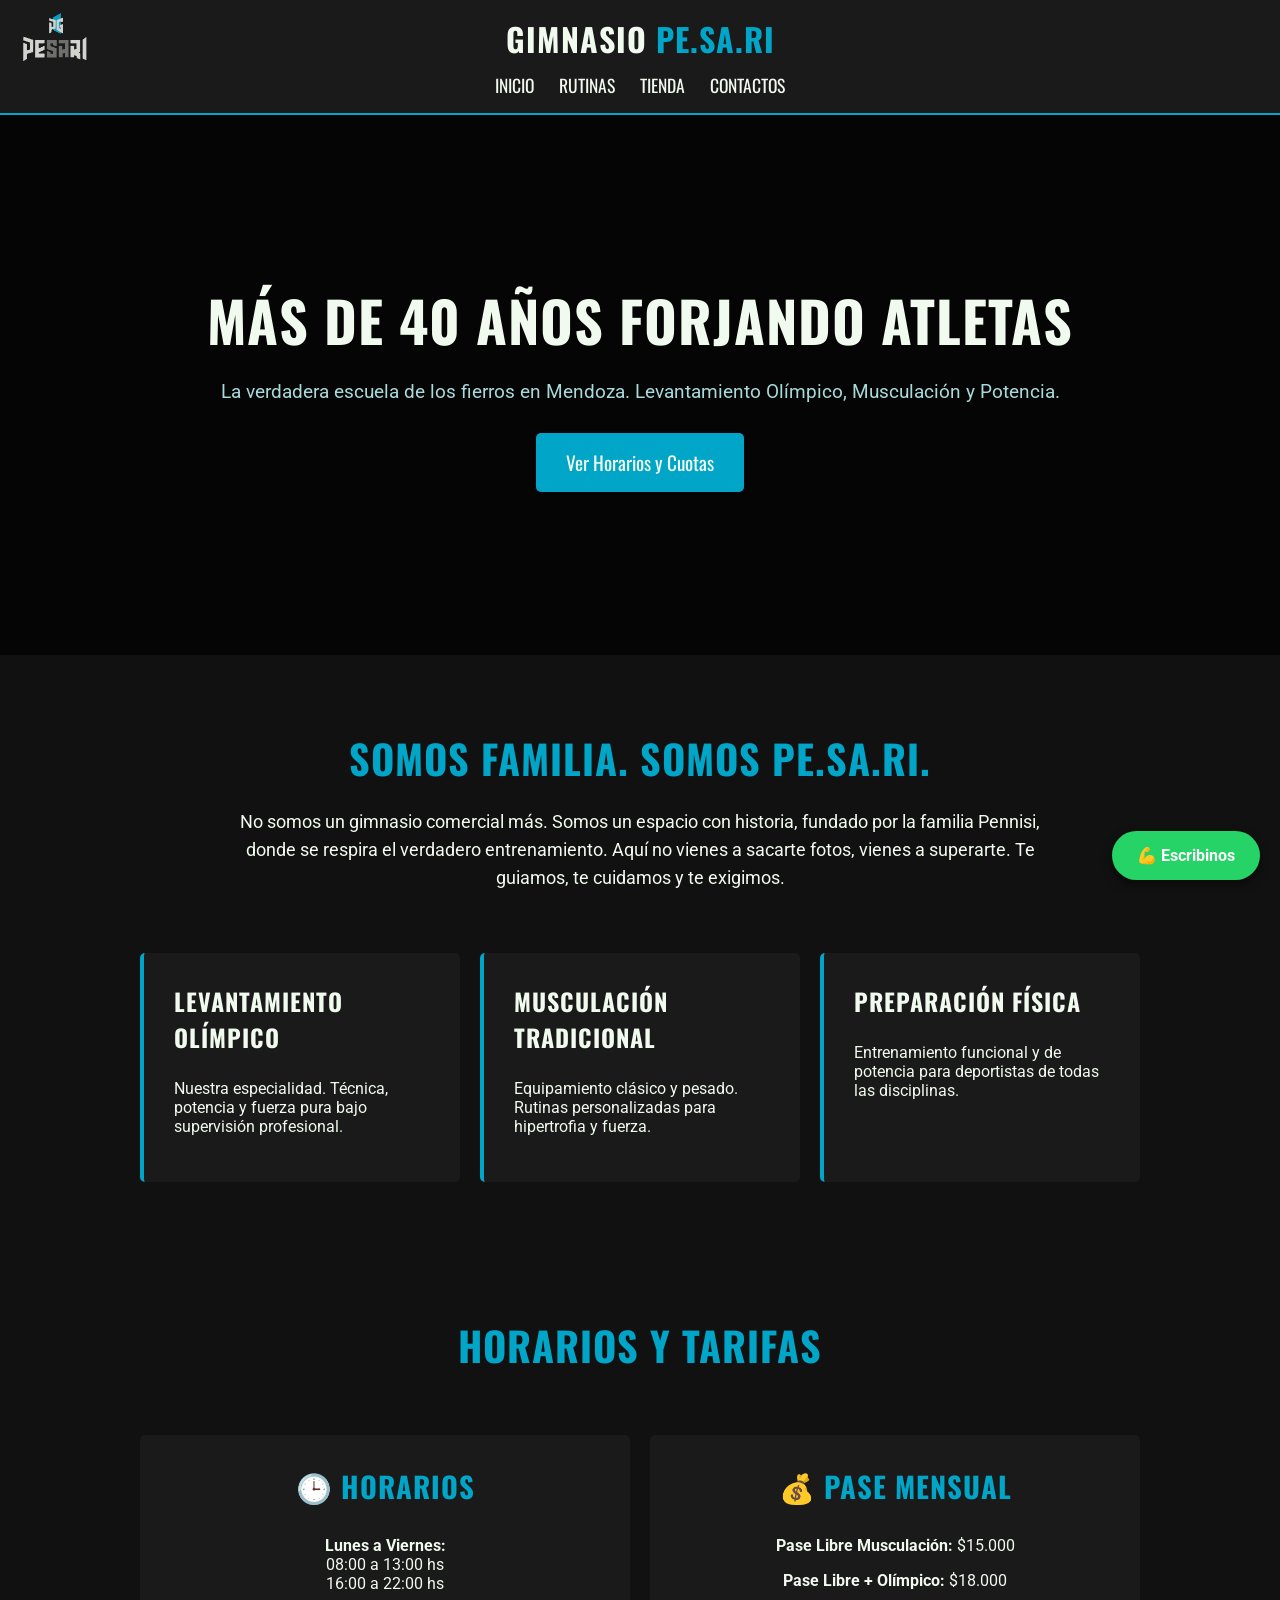
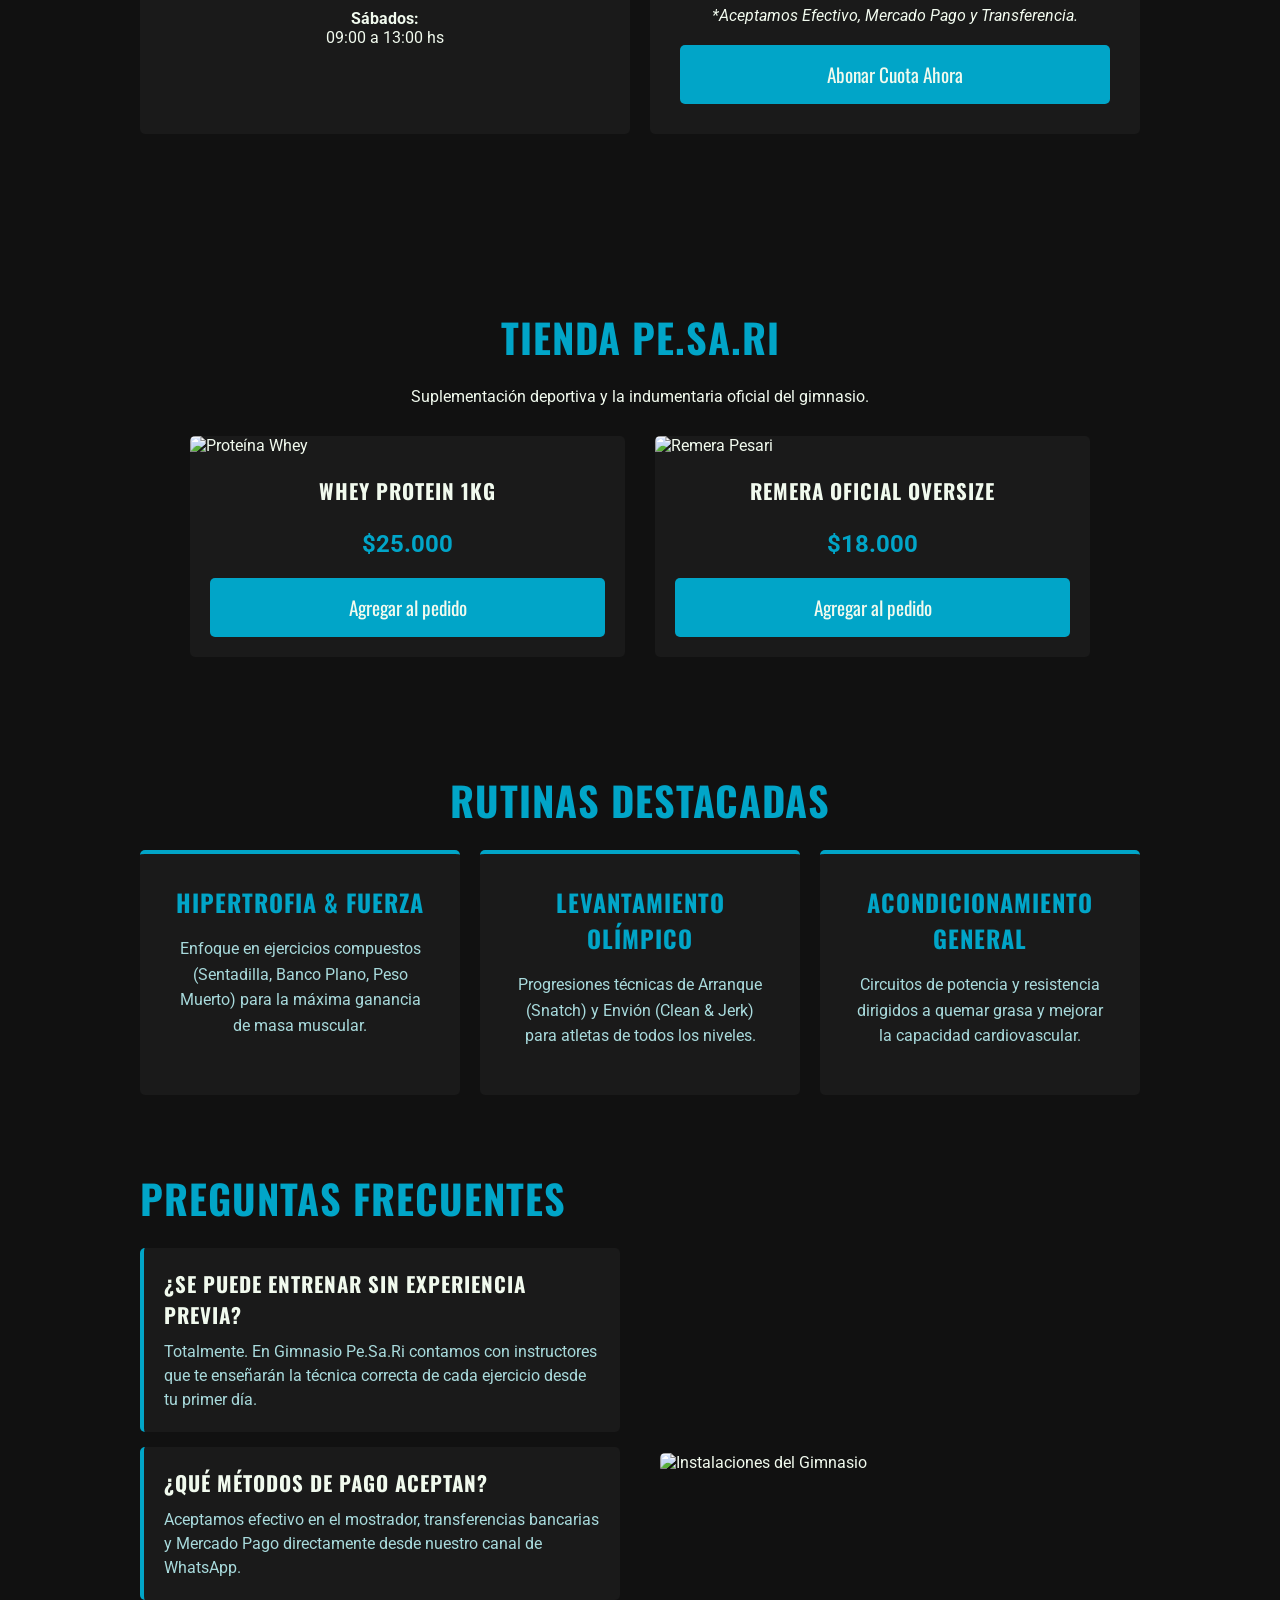
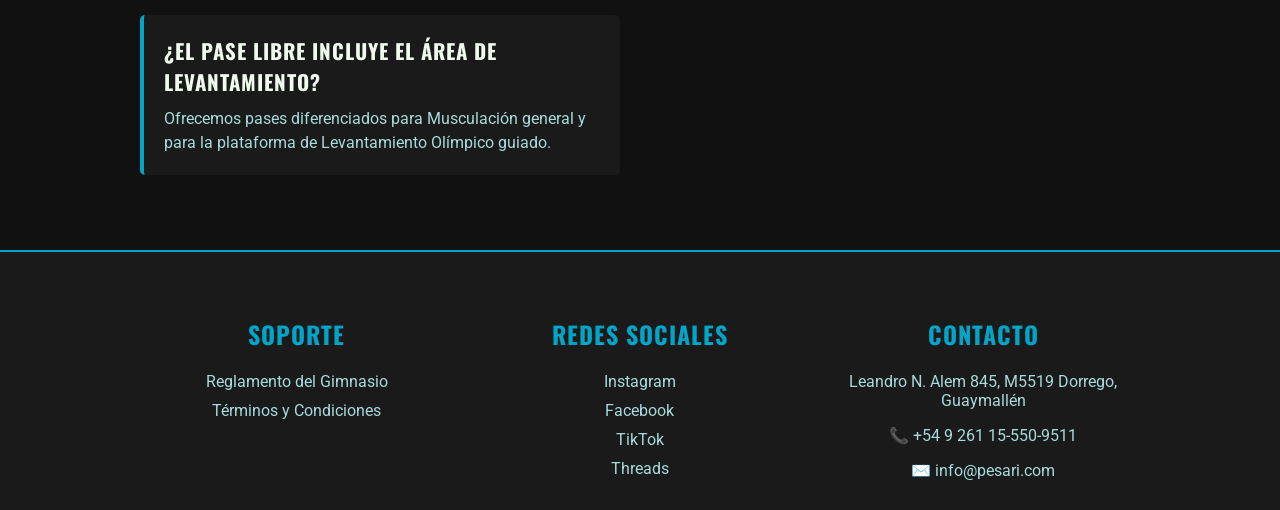
==== index.html @ 104153e0 "Update index.html" ====
<!DOCTYPE html>
<html lang="es">

<head>
    <meta charset="UTF-8">
    <meta name="viewport" content="width=device-width, initial-scale=1.0">
    <meta name="author" content="Lixbalt Corporated">
    <meta name="keywords" content="Gimnasio, Pesari, Mendoza, Musculación, Levantamiento">
    <meta name="Description" content="Prototipo Pagina de Gimnasio PE.SA.RI">

    <link rel="stylesheet" href="css.css">

    <title>Gimnasio Pe.Sa.Ri | Guaymallén</title>
    <link href="https://fonts.googleapis.com/css2?family=Oswald:wght@500;700&family=Roboto:wght@300;400;700&display=swap" rel="stylesheet">
</head>

<body>
    
    <nav>
        <div class="div-logo">
            <a href="index.html"><img class="logo" src="Pesari logo.png" alt="Logo Gimnasio Pe.Sa.Ri"></a>
        </div>
        <div class="nav-brand">
            <div class="titulo">GIMNASIO <span>PE.SA.RI</span></div>
            <ul>
                <li><a href="index.html">Inicio</a></li>
                <li><a href="#rutinas">Rutinas</a></li>
                <li><a href="#shop">Tienda</a></li>
                <li><a href="#contactos">Contactos</a></li>
            </ul>
        </div>
    </nav>

    <header class="hero">
        <div class="capa-oscura"></div>
        <div class="hero-contenido">
            <h1>MÁS DE 40 AÑOS FORJANDO ATLETAS</h1>
            <p>La verdadera escuela de los fierros en Mendoza. Levantamiento Olímpico, Musculación y Potencia.</p>
            <a href="#precios" class="btn-rojo">Ver Horarios y Cuotas</a>
        </div>
    </header>

    <div class="container">
        <section id="historia" class="historia">
            <h2>SOMOS FAMILIA. SOMOS PE.SA.RI.</h2>
            <p>No somos un gimnasio comercial más. Somos un espacio con historia, fundado por la familia Pennisi, donde se respira el verdadero entrenamiento. Aquí no vienes a sacarte fotos, vienes a superarte. Te guiamos, te cuidamos y te exigimos.</p>
        </section>

        <section id="actividades" class="actividades">
            <div class="card-gym">
                <h3>Levantamiento Olímpico</h3>
                <p>Nuestra especialidad. Técnica, potencia y fuerza pura bajo supervisión profesional.</p>
            </div>
            <div class="card-gym">
                <h3>Musculación Tradicional</h3>
                <p>Equipamiento clásico y pesado. Rutinas personalizadas para hipertrofia y fuerza.</p>
            </div>
            <div class="card-gym">
                <h3>Preparación Física</h3>
                <p>Entrenamiento funcional y de potencia para deportistas de todas las disciplinas.</p>
            </div>
        </section>
    </div>

    <section id="precios" class="precios-horarios">
        <h2>HORARIOS Y TARIFAS</h2>
        <div class="info-grid container">
            <div class="caja-info">
                <h3>🕒 HORARIOS</h3>
                <p><strong>Lunes a Viernes:</strong><br>08:00 a 13:00 hs<br>16:00 a 22:00 hs</p>
                <p><strong>Sábados:</strong><br>09:00 a 13:00 hs</p>
            </div>
            <div class="caja-info">
                <h3>💰 PASE MENSUAL</h3>
                <p><strong>Pase Libre Musculación:</strong> $15.000</p>
                <p><strong>Pase Libre + Olímpico:</strong> $18.000</p>
                <p><em>*Aceptamos Efectivo, Mercado Pago y Transferencia.</em></p>
                
                <a href="https://wa.link/tu-link-aqui" class="btn-rojo" style="display: block; margin-top: 20px; box-sizing: border-box; text-align: center;">Abonar Cuota Ahora</a>
            </div>
        </div>
    </section>

    <section id="shop" class="shop-section container">
        <h2>TIENDA PE.SA.RI</h2>
        <p style="text-align: center; margin-bottom: 30px;">Suplementación deportiva y la indumentaria oficial del gimnasio.</p>
        
        <div class="shop-grid">
            <div class="card-producto">
                <img src="https://images.unsplash.com/photo-1593095948071-474c5cc2989d?ixlib=rb-4.0.3&auto=format&fit=crop&w=500&q=80" alt="Proteína Whey">
                <div class="producto-info">
                    <h3>Whey Protein 1kg</h3>
                    <p class="precio">$25.000</p>
                    <a href="https://wa.link/tu-link-aqui" class="btn-rojo">Agregar al pedido</a>
                </div>
            </div>

            <div class="card-producto">
                <img src="https://images.unsplash.com/photo-1581655353564-df123a1eb820?ixlib=rb-4.0.3&auto=format&fit=crop&w=500&q=80" alt="Remera Pesari">
                <div class="producto-info">
                    <h3>Remera Oficial Oversize</h3>
                    <p class="precio">$18.000</p>
                    <a href="https://wa.link/tu-link-aqui" class="btn-rojo">Agregar al pedido</a>
                </div>
            </div>
        </div>
    </section>

    <section id="rutinas" class="rutinas-section container">
        <h2>RUTINAS DESTACADAS</h2>
        <div class="rutinas-grid">
            <div class="card-rutina">
                <h3>Hipertrofia & Fuerza</h3>
                <p>Enfoque en ejercicios compuestos (Sentadilla, Banco Plano, Peso Muerto) para la máxima ganancia de masa muscular.</p>
            </div>
            <div class="card-rutina">
                <h3>Levantamiento Olímpico</h3>
                <p>Progresiones técnicas de Arranque (Snatch) y Envión (Clean & Jerk) para atletas de todos los niveles.</p>
            </div>
            <div class="card-rutina">
                <h3>Acondicionamiento General</h3>
                <p>Circuitos de potencia y resistencia dirigidos a quemar grasa y mejorar la capacidad cardiovascular.</p>
            </div>
        </div>
    </section>

    <div class="Preguntas">
        <section id="faq" class="faq">
            <div class="faq-contenido">
                <h2>Preguntas Frecuentes</h2>
                <div class="faq-item">
                    <h3>¿Se puede entrenar sin experiencia previa?</h3>
                    <p>Totalmente. En Gimnasio Pe.Sa.Ri contamos con instructores que te enseñarán la técnica correcta de cada ejercicio desde tu primer día.</p>
                </div>
                <div class="faq-item">
                    <h3>¿Qué métodos de pago aceptan?</h3>
                    <p>Aceptamos efectivo en el mostrador, transferencias bancarias y Mercado Pago directamente desde nuestro canal de WhatsApp.</p>
                </div>
                <div class="faq-item">
                    <h3>¿El pase libre incluye el área de Levantamiento?</h3>
                    <p>Ofrecemos pases diferenciados para Musculación general y para la plataforma de Levantamiento Olímpico guiado.</p>
                </div>
            </div>
            <div class="faq-imagen">
                <img src="https://encrypted-tbn0.gstatic.com/images?q=tbn:ANd9GcQGNhhbWV6TWxDYHqluEM63Rj11GfiILMbGc-mxdSSLXgQ_cPgiCzpD3i8&s=10" alt="Instalaciones del Gimnasio">
            </div>
        </section>
    </div>

    <a href="https://wa.link/tu-link-aqui" class="whatsapp-flotante" target="_blank">💪 Escribinos</a>

    <footer>
        <div class="footer-container" id="contactos">
            <div class="footer-col">
                <h3>Soporte</h3>
                <a href="#">Reglamento del Gimnasio</a>
                <a href="#">Términos y Condiciones</a>
            </div>
            <div class="footer-col">
                <h3>Redes Sociales</h3>
                <a href="https://www.instagram.com/gimnasiopesari/?hl=es" target="_blank">Instagram</a>
                <a href="https://www.facebook.com/gimnasiopesari/" target="_blank">Facebook</a>
                <a href="https://www.tiktok.com/@pesarigimnasio" target="_blank">TikTok</a>
                <a href="https://www.threads.com/@gimnasiopesari" target="_blank">Threads</a>
            </div>
            
            <div class="footer-col">
                <h3>Contacto</h3>
                <a href="https://maps.app.goo.gl/o1PoibH7epudxnV97" target="_blank"><p>Leandro N. Alem 845, M5519 Dorrego, Guaymallén</p></a> 
                <p>📞 +54 9 261 15-550-9511</p>
                <p>✉️ info@pesari.com</p>
            </div>
        </div>
    </footer>
</body>
</html>
---- css.css ----
:root {
    --negro-fondo: #111111;
    --negro-cajas: #1a1a1a;
    --celeste-pesari: #01a5c8;
    --blanco: #f1faee;
    --gris-texto: #a8dadc;
}

body {
    font-family: 'Roboto', sans-serif;
    background-color: var(--negro-fondo);
    color: var(--blanco);
    margin: 0;
    padding: 0;
}

h1, h2, h3, .titulo {
    font-family: 'Oswald', sans-serif;
    text-transform: uppercase;
    letter-spacing: 1px;
}

/* NAVBAR Y LOGO */
nav {
    background-color: var(--negro-cajas);
    padding: 15px 20px;
    border-bottom: 2px solid var(--celeste-pesari);
    position: sticky;
    top: 0;
    z-index: 1000;
    display: flex;
    justify-content: center;
    align-items: center;
}

.logo {
    position: absolute;
    left: 20px;
    top: 5px;
    width: 70px;
    height: auto;
    transition: all 0.3s ease;
}

.nav-brand {
    display: flex;
    flex-direction: column;
    align-items: center;
}

.titulo {
    font-size: 2rem;
    color: var(--blanco);
    font-weight: 700;
    margin-bottom: 10px;
}

.titulo span { 
    color: var(--celeste-pesari); 
}

nav ul {
    list-style: none;
    padding: 0;
    margin: 0;
    display: flex;
    justify-content: center;
    gap: 25px;
}

nav ul li a {
    color: var(--blanco);
    text-decoration: none;
    font-family: 'Oswald', sans-serif;
    font-size: 1.1rem;
    text-transform: uppercase;
    transition: color 0.3s;
}

nav ul li a:hover {
    color: var(--celeste-pesari);
}

/* HERO SECTION */
.hero {
    position: relative;
    min-height: 60vh;
    display: flex;
    align-items: center;
    justify-content: center;
    text-align: center;
    background: url('https://images.unsplash.com/photo-1534438327276-14e5300c3a48?ixlib=rb-4.0.3&auto=format&fit=crop&w=1600&q=80') center/cover;
}

.capa-oscura {
    position: absolute;
    top: 0; 
    left: 0; 
    width: 100%; 
    height: 100%;
    background: rgba(0, 0, 0, 0.7);
    z-index: 1;
}

.hero-contenido {
    position: relative;
    z-index: 2;
    padding: 20px;
}

.hero h1 { 
    font-size: 3.5rem; 
    margin: 0; 
    color: var(--blanco); 
}

.hero p { 
    font-size: 1.2rem; 
    color: var(--gris-texto); 
    margin-bottom: 30px; 
}

.btn-rojo {
    background-color: var(--celeste-pesari);
    color: var(--blanco);
    padding: 15px 30px;
    text-decoration: none;
    font-family: 'Oswald', sans-serif;
    font-size: 1.2rem;
    border-radius: 5px;
    transition: background 0.3s;
    border: none;
    cursor: pointer;
    display: inline-block;
}

.btn-rojo:hover { 
    background-color: #01839f; 
}

.container { 
    max-width: 1000px; 
    margin: 0 auto; 
    padding: 40px 20px; 
}

section { 
    margin-bottom: 60px; 
}

section h2 { 
    font-size: 2.5rem; 
    color: var(--celeste-pesari); 
    text-align: center; 
    margin-bottom: 20px; 
}

.historia p { 
    text-align: center; 
    font-size: 1.1rem; 
    line-height: 1.6; 
    max-width: 800px; 
    margin: 0 auto; 
}

/* ACTIVIDADES Y PRECIOS */
.actividades {
    display: grid;
    grid-template-columns: repeat(auto-fit, minmax(250px, 1fr));
    gap: 20px;
}

.card-gym {
    background-color: var(--negro-cajas);
    padding: 30px;
    border-left: 4px solid var(--celeste-pesari);
    border-radius: 5px;
}

.card-gym h3 { 
    margin-top: 0; 
    font-size: 1.5rem; 
}

.info-grid {
    display: grid;
    grid-template-columns: repeat(auto-fit, minmax(300px, 1fr));
    gap: 20px;
}

.caja-info {
    background-color: var(--negro-cajas);
    padding: 30px;
    border-radius: 5px;
    text-align: center;
}

.caja-info h3 { 
    color: var(--celeste-pesari); 
    font-size: 1.8rem; 
    margin-top: 0; 
}

.whatsapp-flotante {
    position: fixed; 
    bottom: 20px; 
    right: 20px;
    background-color: #25D366; 
    color: white;
    padding: 15px 25px; 
    border-radius: 50px;
    text-decoration: none; 
    font-weight: bold;
    z-index: 1000; 
    box-shadow: 0 4px 10px rgba(0,0,0,0.5);
}

/* SHOP */
.shop-grid {
    display: grid;
    grid-template-columns: repeat(auto-fit, minmax(250px, 1fr));
    gap: 30px;
    max-width: 900px;
    margin: 0 auto;
}

.card-producto {
    position: relative;
    background-color: var(--negro-cajas);
    border-radius: 5px;
    overflow: hidden;
}

.card-producto img {
    width: 100%;
    height: 250px;
    object-fit: cover;
}

.producto-info {
    padding: 20px;
    text-align: center;
}

.producto-info h3 {
    margin: 0 0 10px 0;
    font-size: 1.3rem;
}

.precio {
    color: var(--celeste-pesari);
    font-size: 1.5rem;
    font-weight: bold;
    margin-bottom: 20px;
}

.card-producto .btn-rojo {
    display: block;
    width: 100%;
    box-sizing: border-box;
}

/* FAQ */
.Preguntas {
    max-width: 1000px;
    margin: 0 auto;
    padding: 0 20px;
}

.faq {
    display: grid;
    grid-template-columns: 1fr 1fr;
    gap: 40px;
    align-items: center;
}

.faq-contenido h2 {
    text-align: left;
}

.faq-item {
    background-color: var(--negro-cajas);
    padding: 20px;
    margin-bottom: 15px;
    border-left: 4px solid var(--celeste-pesari);
    border-radius: 5px;
}

.faq-item h3 {
    margin-top: 0;
    font-size: 1.3rem;
    color: var(--blanco);
    margin-bottom: 10px;
}

.faq-item p {
    color: var(--gris-texto);
    margin: 0;
    line-height: 1.5;
}

.faq-imagen img {
    width: 100%;
    height: 100%;
    object-fit: cover;
    border-radius: 5px;
}

/* RUTINAS */
.rutinas-section {
    padding-top: 40px;
}

.rutinas-grid {
    display: grid;
    grid-template-columns: repeat(auto-fit, minmax(280px, 1fr));
    gap: 20px;
}

.card-rutina {
    background-color: var(--negro-cajas);
    padding: 30px;
    border-top: 4px solid var(--celeste-pesari);
    border-radius: 5px;
    text-align: center;
}

.card-rutina h3 {
    color: var(--celeste-pesari);
    font-size: 1.5rem;
    margin-top: 0;
    margin-bottom: 15px;
}

.card-rutina p {
    color: var(--gris-texto);
    line-height: 1.6;
}

/* FOOTER */
footer {
    background-color: var(--negro-cajas);
    padding: 40px 20px 20px;
    border-top: 2px solid var(--celeste-pesari);
    margin-top: 60px;
}

.footer-container {
    display: grid;
    grid-template-columns: repeat(auto-fit, minmax(200px, 1fr));
    gap: 30px;
    max-width: 1000px;
    margin: 0 auto;
    text-align: center;
}

.footer-col h3 {
    color: var(--celeste-pesari);
    font-size: 1.5rem;
    margin-bottom: 20px;
}

.footer-col a, .footer-col p {
    display: block;
    color: var(--gris-texto);
    text-decoration: none;
    margin-bottom: 10px;
    font-size: 1rem;
    transition: color 0.3s;
}

.footer-col a:hover {
    color: var(--blanco);
}

/* RESPONSIVE DESIGN */
@media (max-width: 768px) {
    nav {
        flex-direction: column;
        padding-top: 60px; /* Espacio para no tapar el título con el logo */
    }

    .logo {
        position: absolute;
        top: 10px;
        left: 50%;
        transform: translateX(-50%);
        width: 50px;
    }

    .hero h1 { 
        font-size: 2.2rem; 
    }

    section h2 { 
        font-size: 1.8rem; 
    }

    nav ul {
        flex-direction: row;
        gap: 15px;
        flex-wrap: wrap;
    }

    .faq {
        grid-template-columns: 1fr;
    }

    .faq-contenido h2 {
        text-align: center;
    }
}
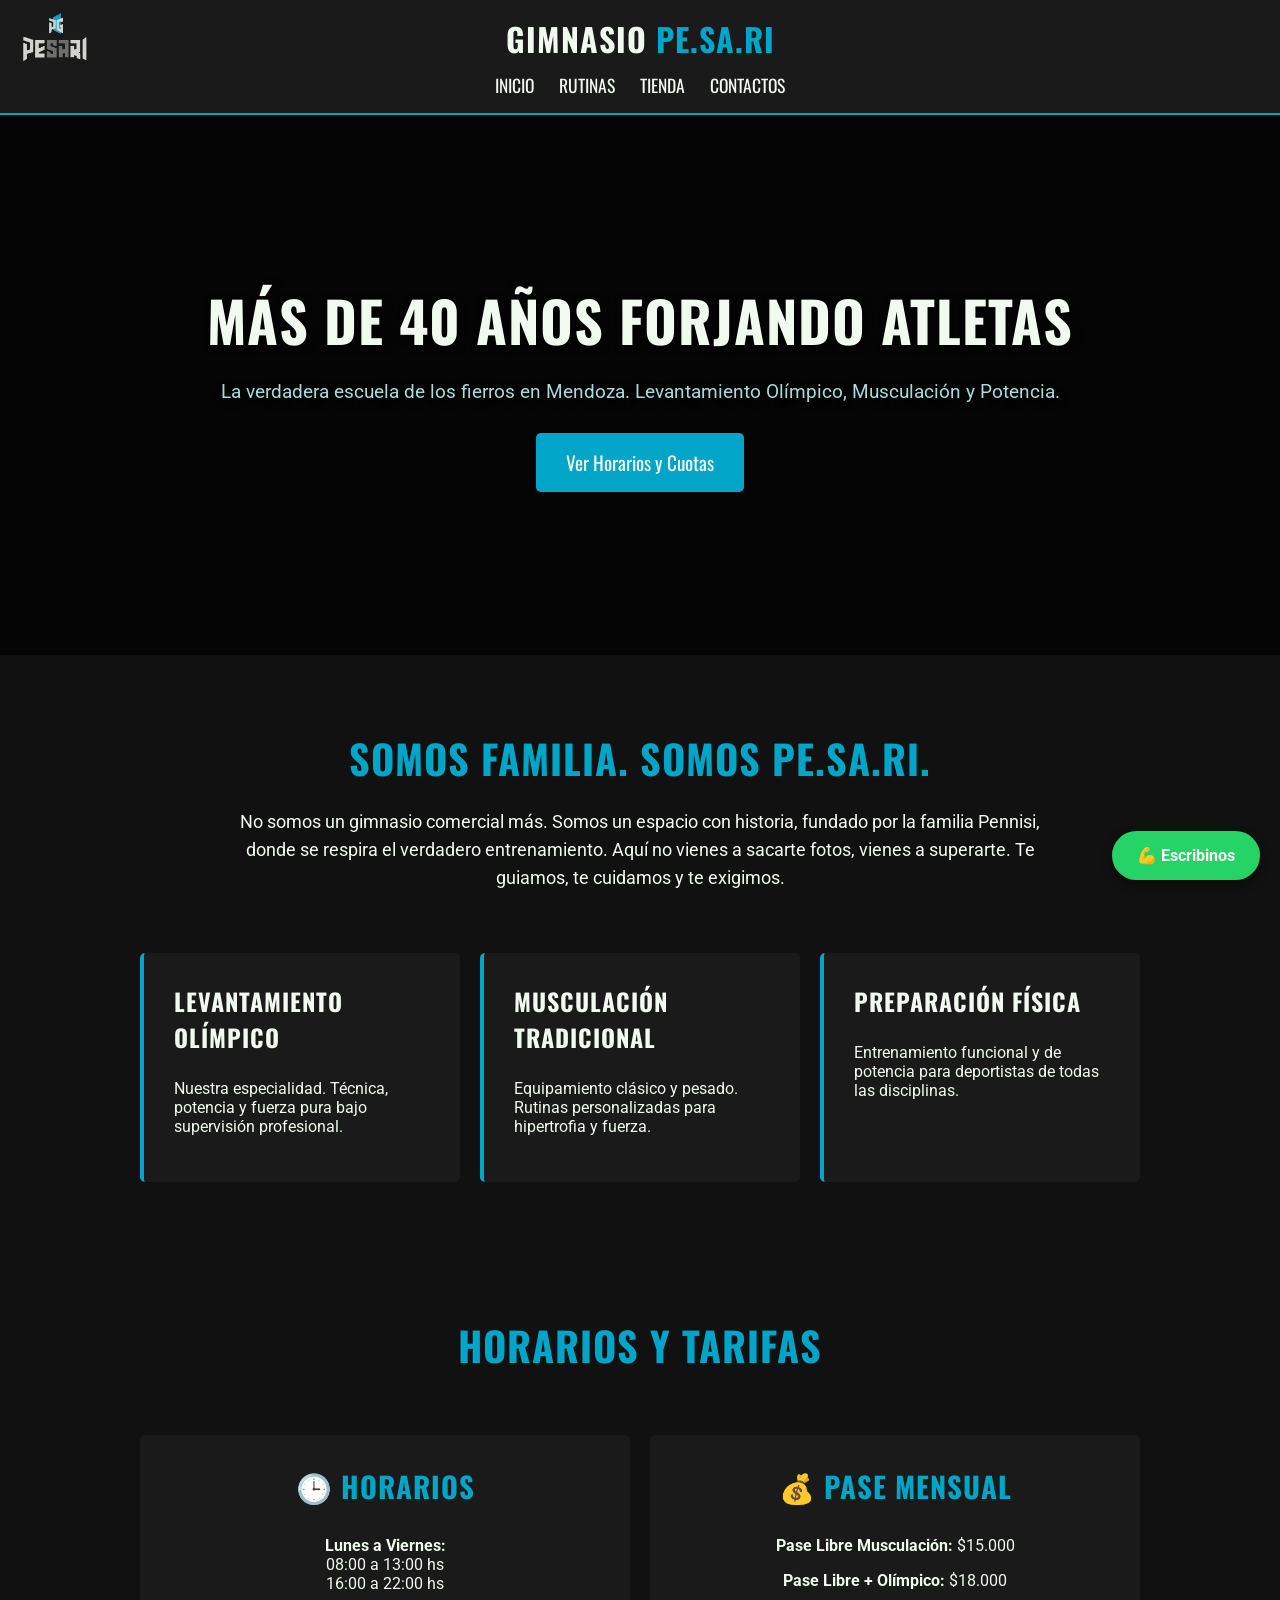
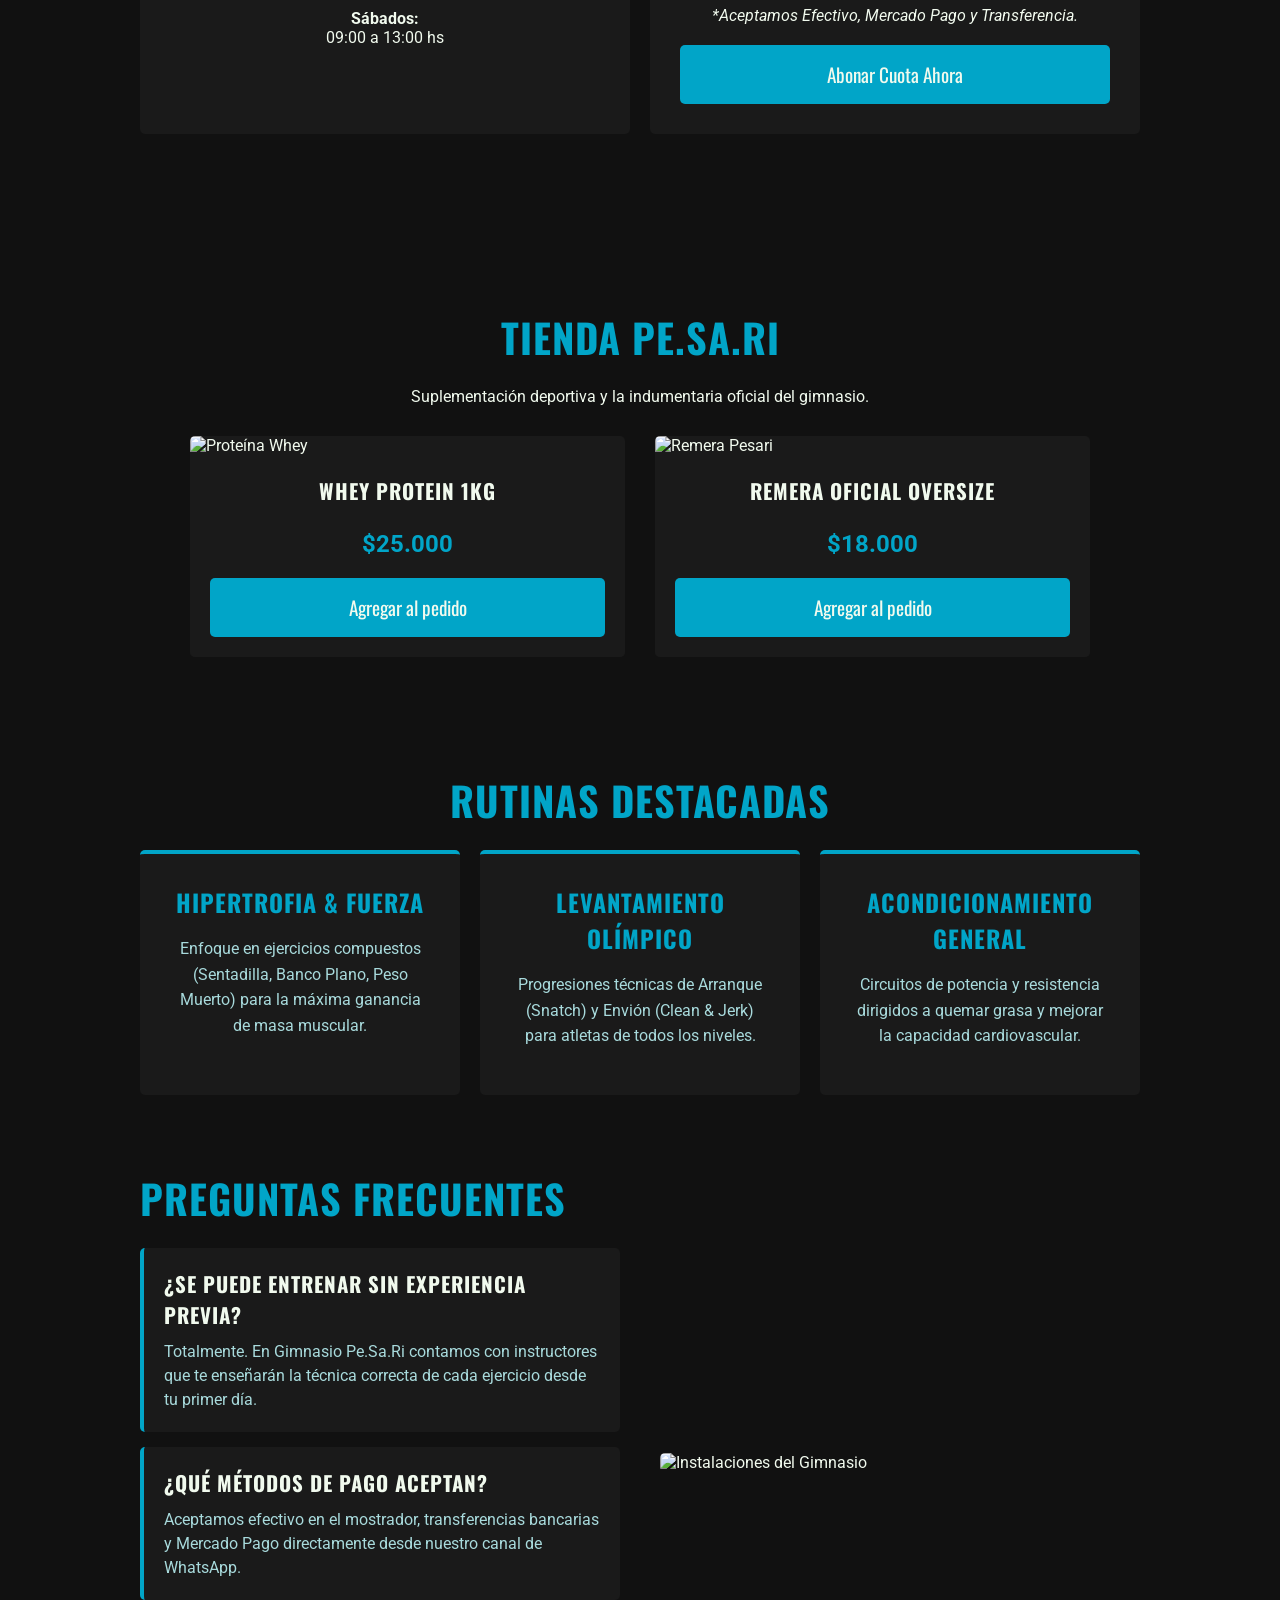
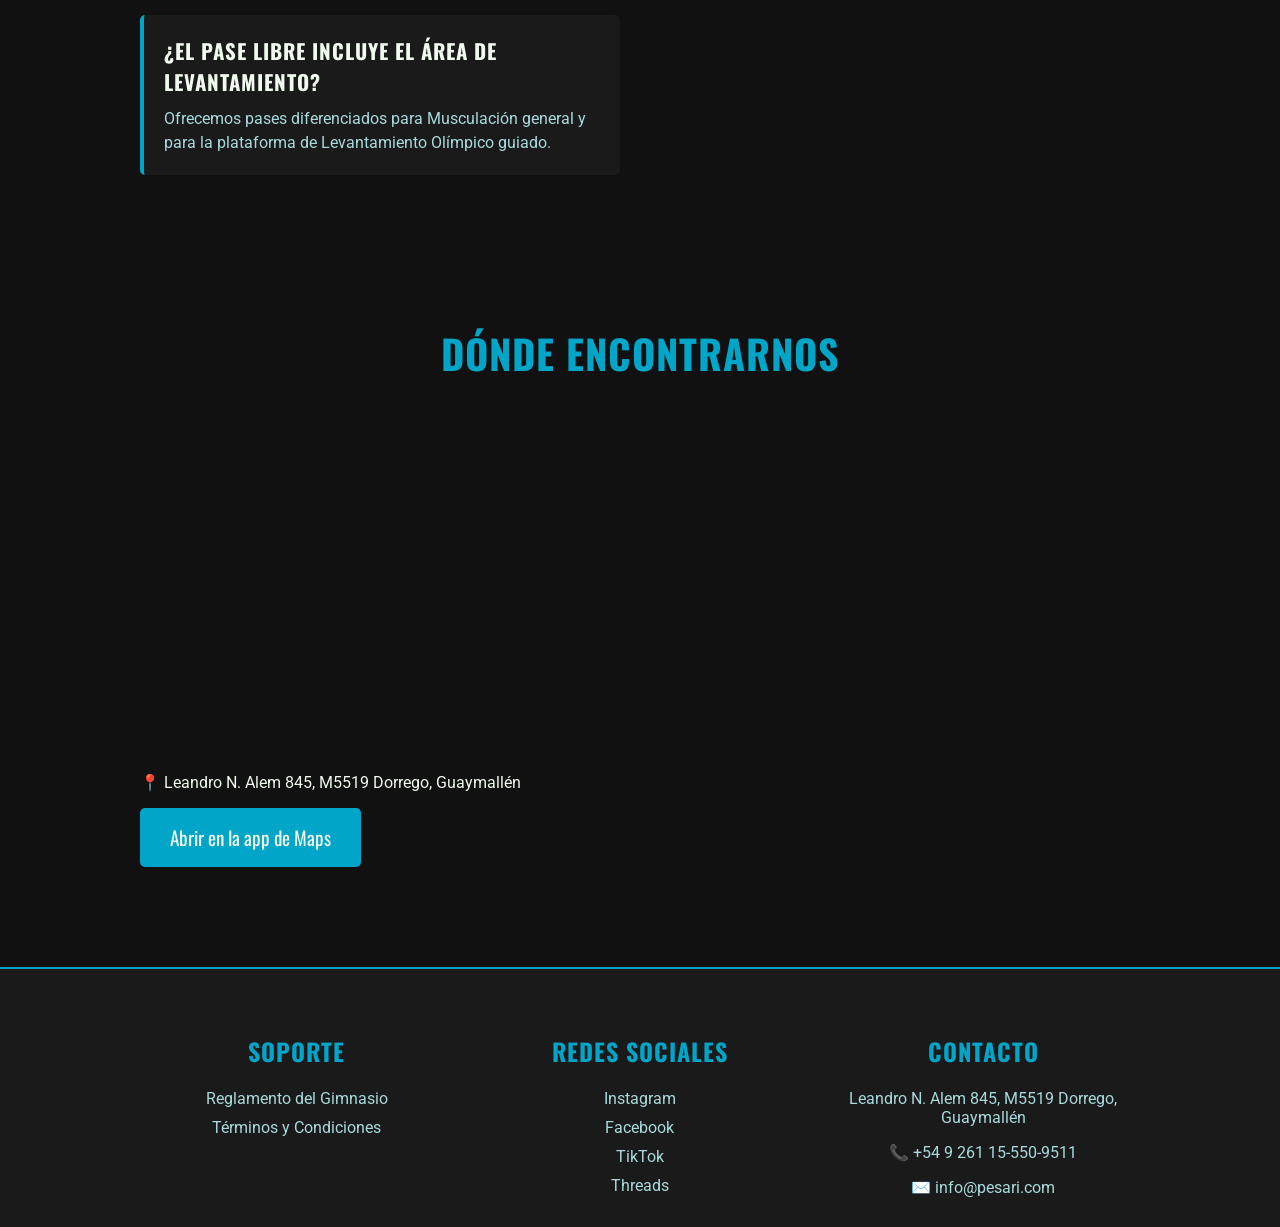
==== commit de9f186f: "Update index.html" ====
--- a/index.html
+++ b/index.html
@@ -146,6 +146,17 @@
             </div>
         </section>
     </div>
+    <section id="ubicacion" class="ubicacion-section container">
+        <h2>DÓNDE ENCONTRARNOS</h2>
+        <div class="mapa-contenedor">
+            <!-- Iframe de Google Maps apuntando a Leandro N. Alem 845 -->
+            <iframe src="https://maps.google.com/maps?q=Leandro%20N.%20Alem%20845,%20Dorrego,%20Guaymallen&t=&z=15&ie=UTF8&iwloc=&output=embed" width="100%" height="350" style="border:0;" allowfullscreen="" loading="lazy"></iframe>
+        </div>
+        <div class="info-ubicacion">
+            <p>📍 Leandro N. Alem 845, M5519 Dorrego, Guaymallén</p>
+            <a href="https://maps.app.goo.gl/o1PoibH7epudxnV97" target="_blank" class="btn-rojo">Abrir en la app de Maps</a>
+        </div>
+    </section>
 
     <a href="https://wa.link/tu-link-aqui" class="whatsapp-flotante" target="_blank">💪 Escribinos</a>
 
--- a/css.css
+++ b/css.css
@@ -4,6 +4,11 @@
     --celeste-pesari: #01a5c8;
     --blanco: #f1faee;
     --gris-texto: #a8dadc;
+}
+
+/* 1. SCROLL SUAVE */
+html {
+    scroll-behavior: smooth;
 }
 
 body {
@@ -108,18 +113,22 @@
     padding: 20px;
 }
 
+/* 5. SOMBRA DE TEXTO EN EL INICIO */
 .hero h1 { 
     font-size: 3.5rem; 
     margin: 0; 
-    color: var(--blanco); 
+    color: var(--blanco);
+    text-shadow: 2px 2px 8px rgba(0, 0, 0, 0.8);
 }
 
 .hero p { 
     font-size: 1.2rem; 
     color: var(--gris-texto); 
-    margin-bottom: 30px; 
-}
-
+    margin-bottom: 30px;
+    text-shadow: 2px 2px 8px rgba(0, 0, 0, 0.8);
+}
+
+/* 4. BOTONES CON EFECTO TÁCTIL Y RESPLANDOR */
 .btn-rojo {
     background-color: var(--celeste-pesari);
     color: var(--blanco);
@@ -128,14 +137,19 @@
     font-family: 'Oswald', sans-serif;
     font-size: 1.2rem;
     border-radius: 5px;
-    transition: background 0.3s;
     border: none;
     cursor: pointer;
     display: inline-block;
+    transition: transform 0.2s ease, background-color 0.3s ease, box-shadow 0.3s ease;
 }
 
 .btn-rojo:hover { 
     background-color: #01839f; 
+    box-shadow: 0 0 15px rgba(1, 165, 200, 0.4);
+}
+
+.btn-rojo:active {
+    transform: scale(0.95);
 }
 
 .container { 
@@ -161,6 +175,16 @@
     line-height: 1.6; 
     max-width: 800px; 
     margin: 0 auto; 
+}
+
+/* 2. EFECTO DE LEVITACIÓN PARA TODAS LAS CAJAS */
+.card-gym, .caja-info, .card-rutina, .card-producto, .faq-item {
+    transition: transform 0.3s ease, box-shadow 0.3s ease;
+}
+
+.card-gym:hover, .caja-info:hover, .card-rutina:hover, .card-producto:hover, .faq-item:hover {
+    transform: translateY(-8px);
+    box-shadow: 0 12px 20px rgba(1, 165, 200, 0.15);
 }
 
 /* ACTIVIDADES Y PRECIOS */
@@ -231,15 +255,24 @@
     overflow: hidden;
 }
 
+/* 3. ZOOM DINÁMICO EN IMÁGENES DE LA TIENDA */
 .card-producto img {
     width: 100%;
     height: 250px;
     object-fit: cover;
+    transition: transform 0.5s ease;
+}
+
+.card-producto:hover img {
+    transform: scale(1.1);
 }
 
 .producto-info {
     padding: 20px;
     text-align: center;
+    position: relative;
+    z-index: 2; /* Mantiene el texto por encima del zoom de la imagen */
+    background-color: var(--negro-cajas);
 }
 
 .producto-info h3 {
@@ -377,7 +410,7 @@
 @media (max-width: 768px) {
     nav {
         flex-direction: column;
-        padding-top: 60px; /* Espacio para no tapar el título con el logo */
+        padding-top: 60px;
     }
 
     .logo {
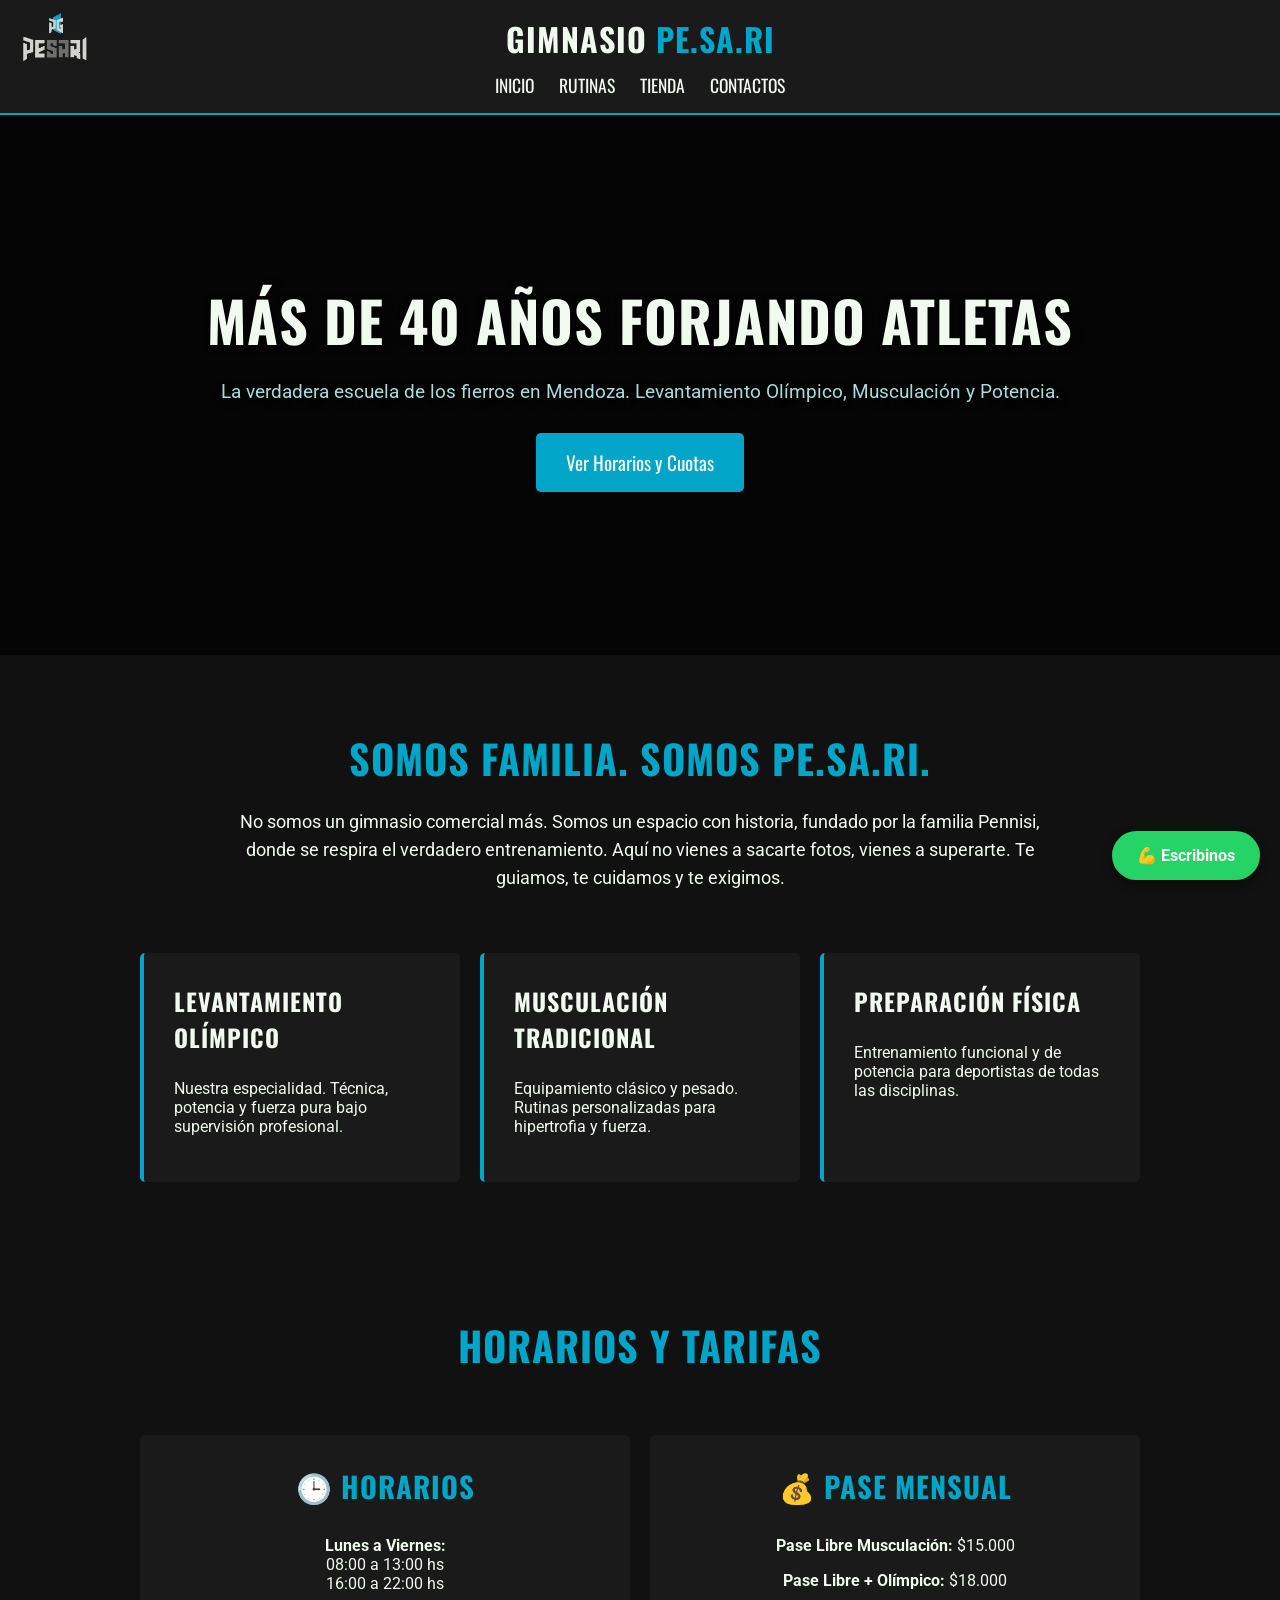
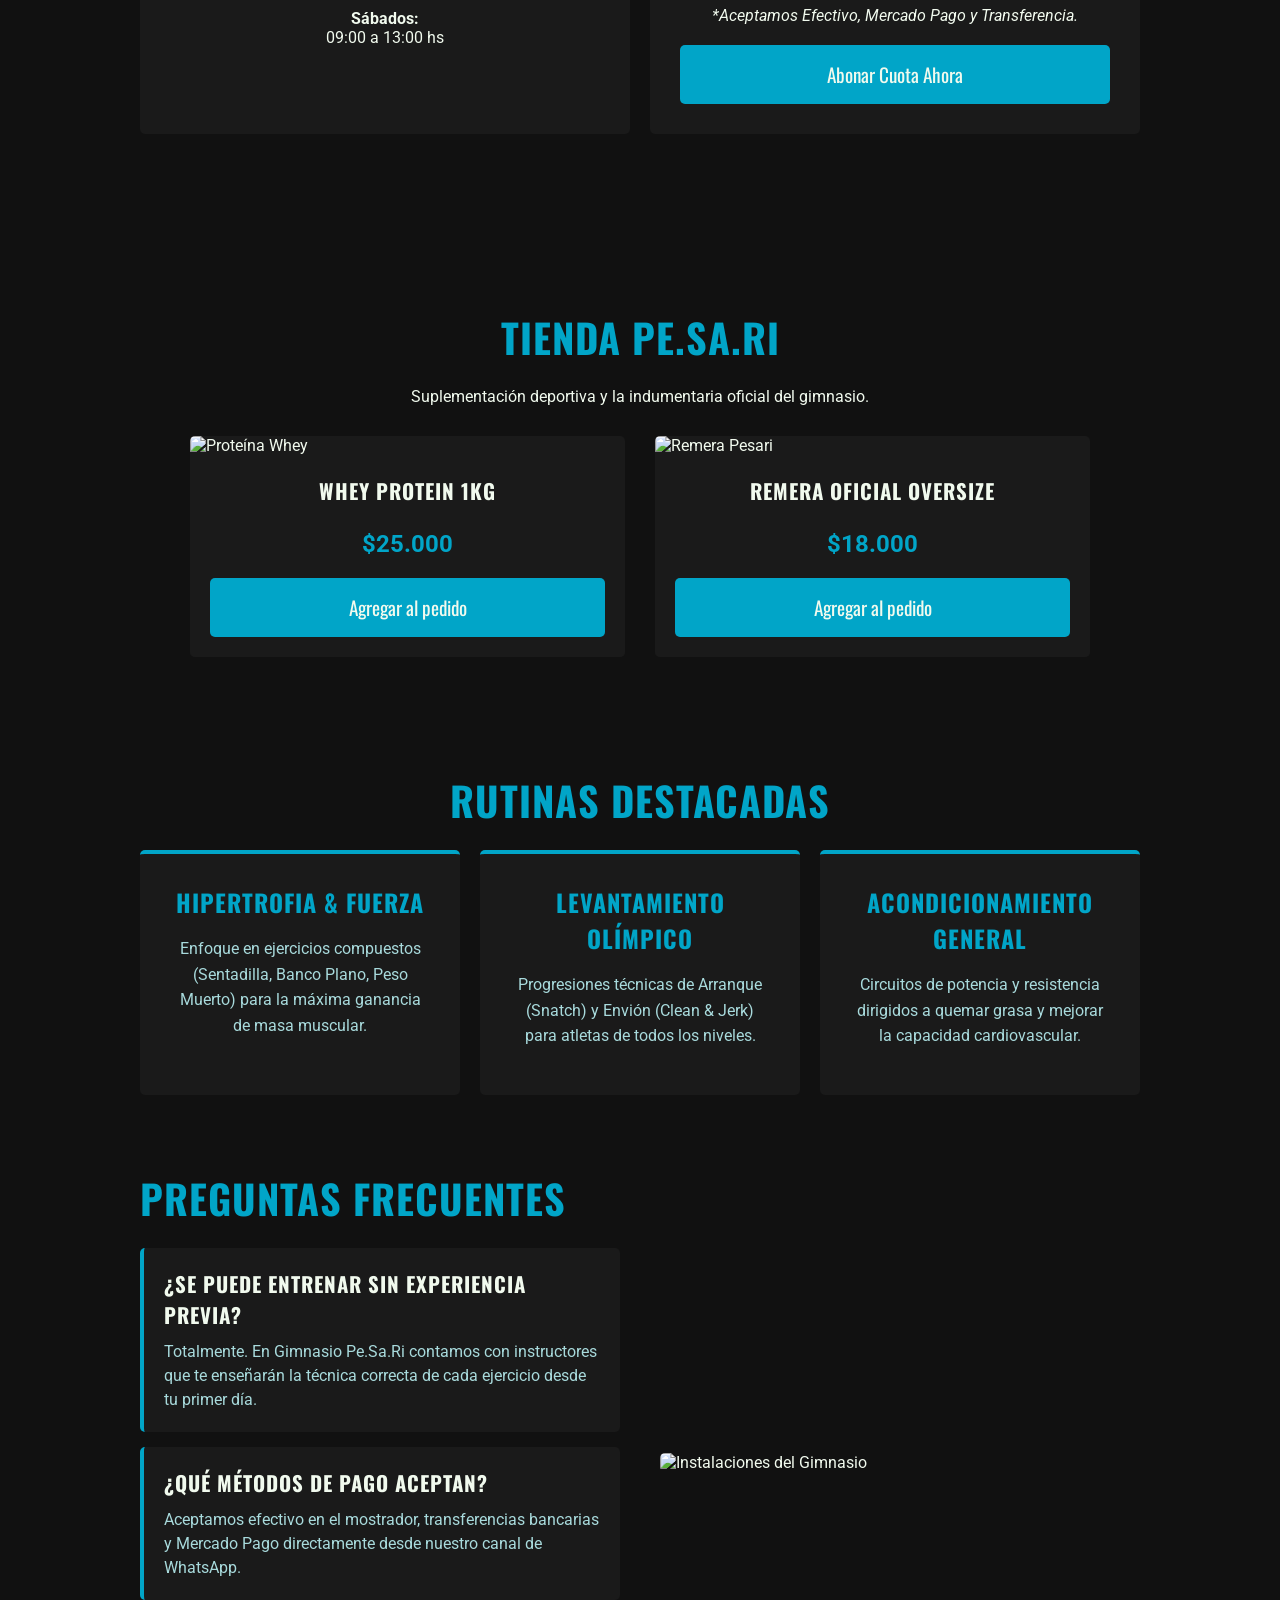
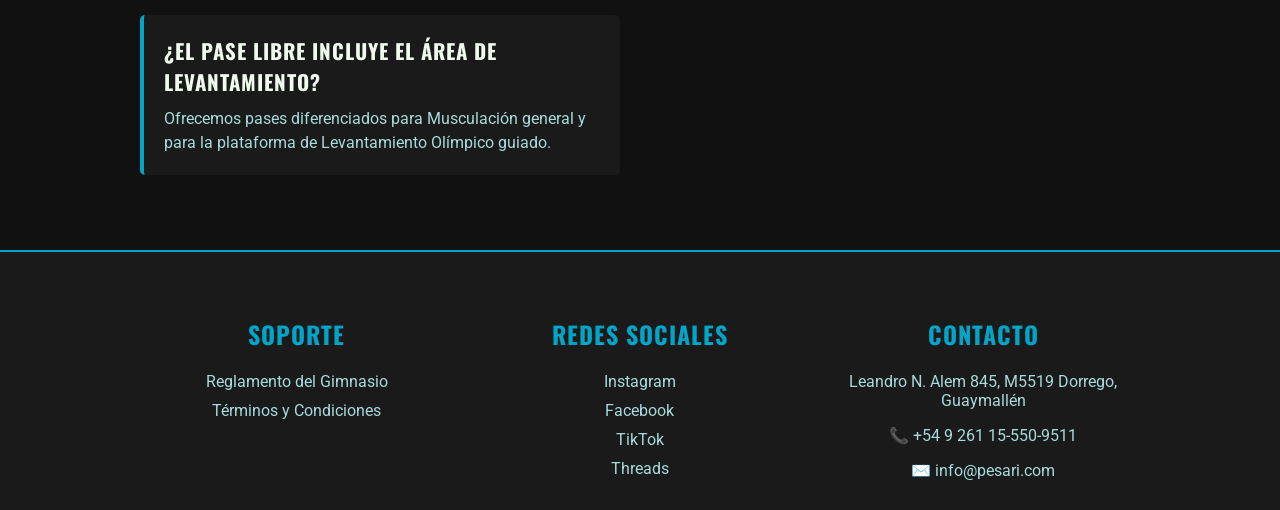
==== commit 5ed518e4: "Update index.html" ====
--- a/index.html
+++ b/index.html
@@ -146,18 +146,7 @@
             </div>
         </section>
     </div>
-    <section id="ubicacion" class="ubicacion-section container">
-        <h2>DÓNDE ENCONTRARNOS</h2>
-        <div class="mapa-contenedor">
-            <!-- Iframe de Google Maps apuntando a Leandro N. Alem 845 -->
-            <iframe src="https://maps.google.com/maps?q=Leandro%20N.%20Alem%20845,%20Dorrego,%20Guaymallen&t=&z=15&ie=UTF8&iwloc=&output=embed" width="100%" height="350" style="border:0;" allowfullscreen="" loading="lazy"></iframe>
-        </div>
-        <div class="info-ubicacion">
-            <p>📍 Leandro N. Alem 845, M5519 Dorrego, Guaymallén</p>
-            <a href="https://maps.app.goo.gl/o1PoibH7epudxnV97" target="_blank" class="btn-rojo">Abrir en la app de Maps</a>
-        </div>
-    </section>
-
+    
     <a href="https://wa.link/tu-link-aqui" class="whatsapp-flotante" target="_blank">💪 Escribinos</a>
 
     <footer>
--- a/css.css
+++ b/css.css
@@ -438,8 +438,3 @@
     .faq {
         grid-template-columns: 1fr;
     }
-
-    .faq-contenido h2 {
-        text-align: center;
-    }
-}
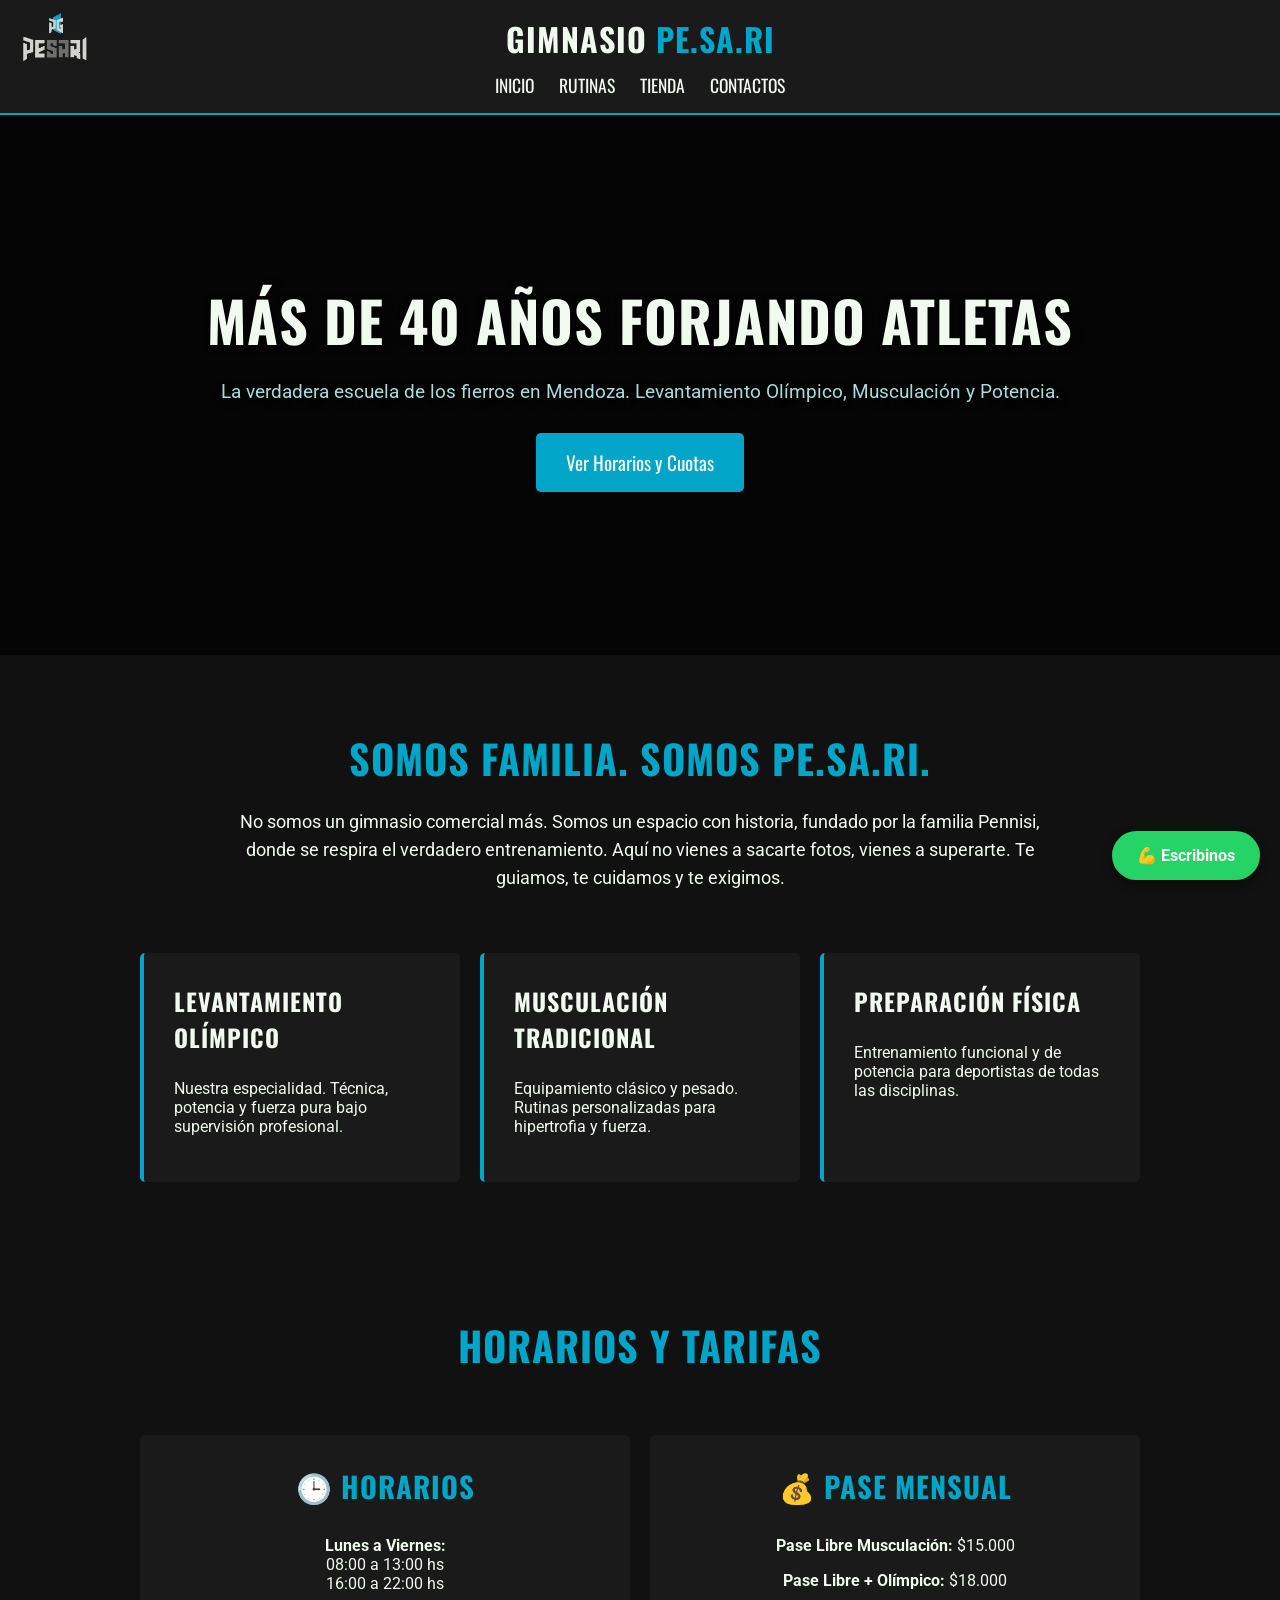
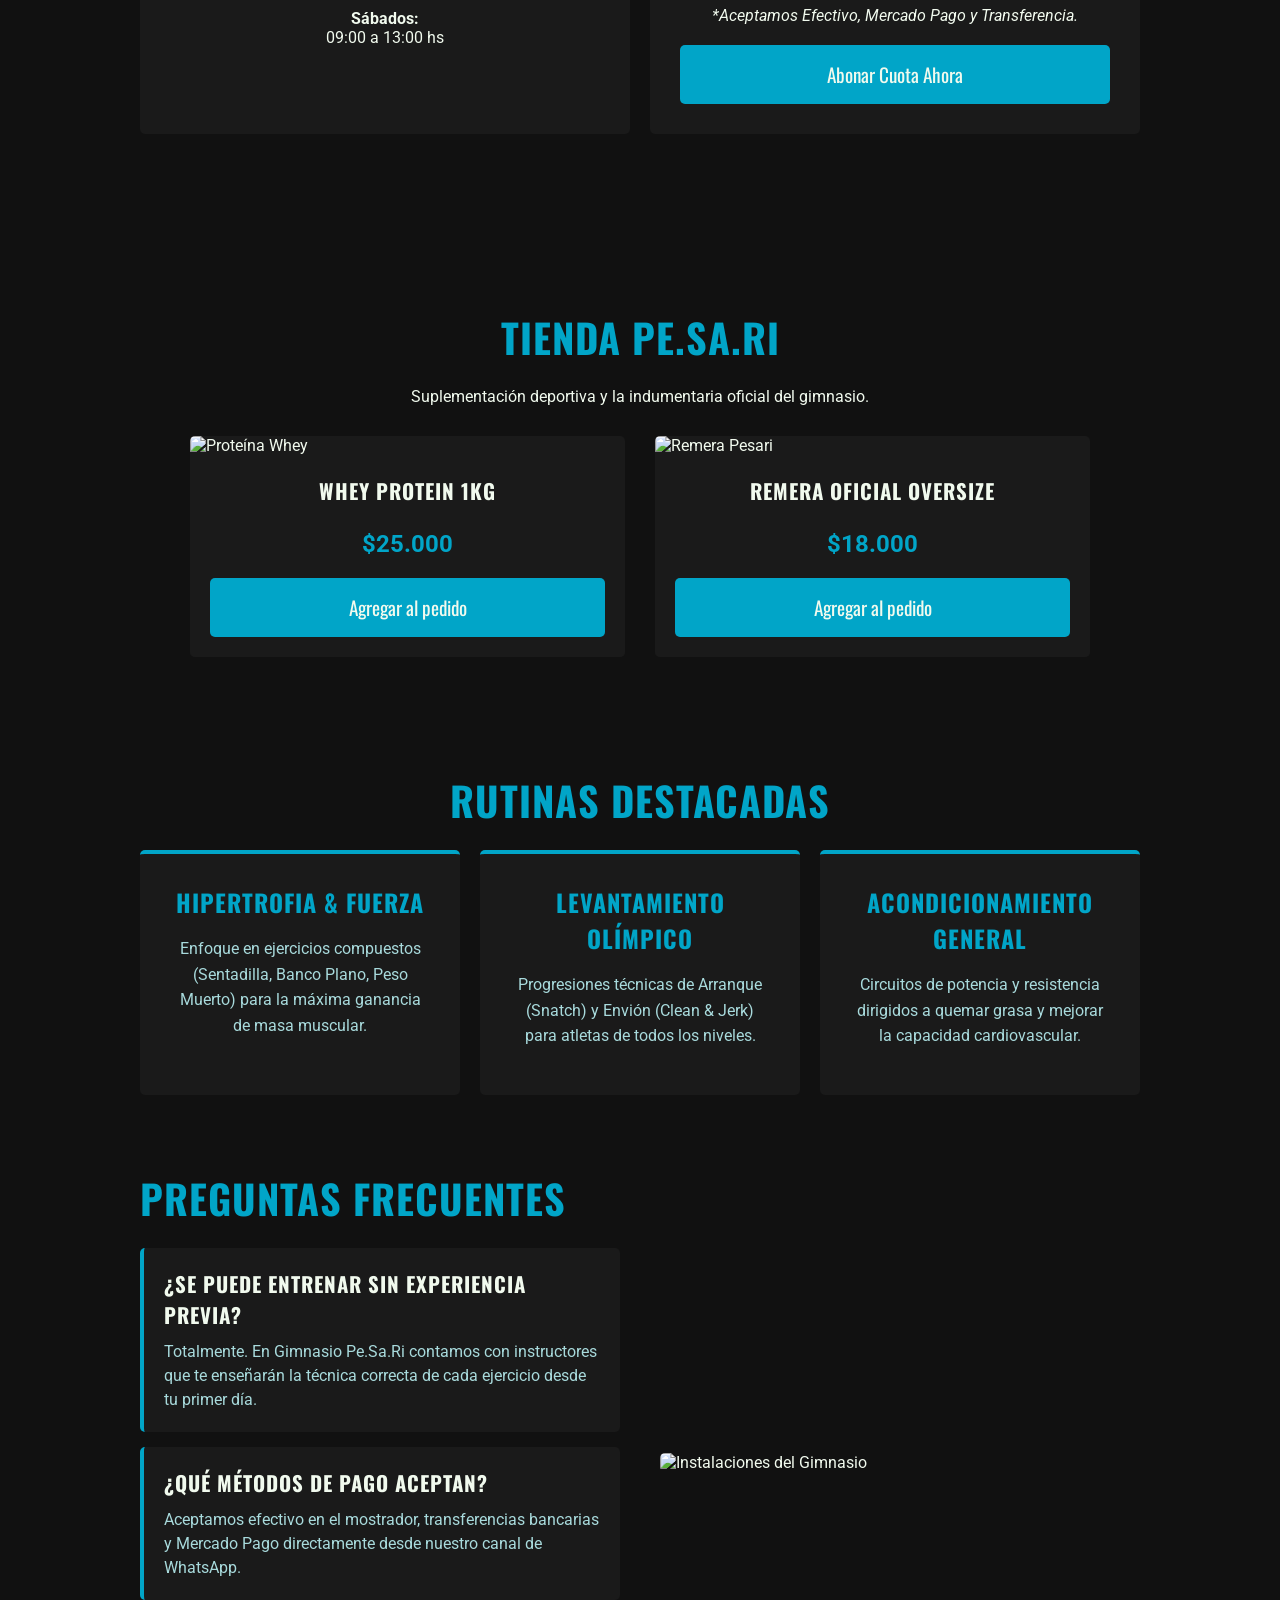
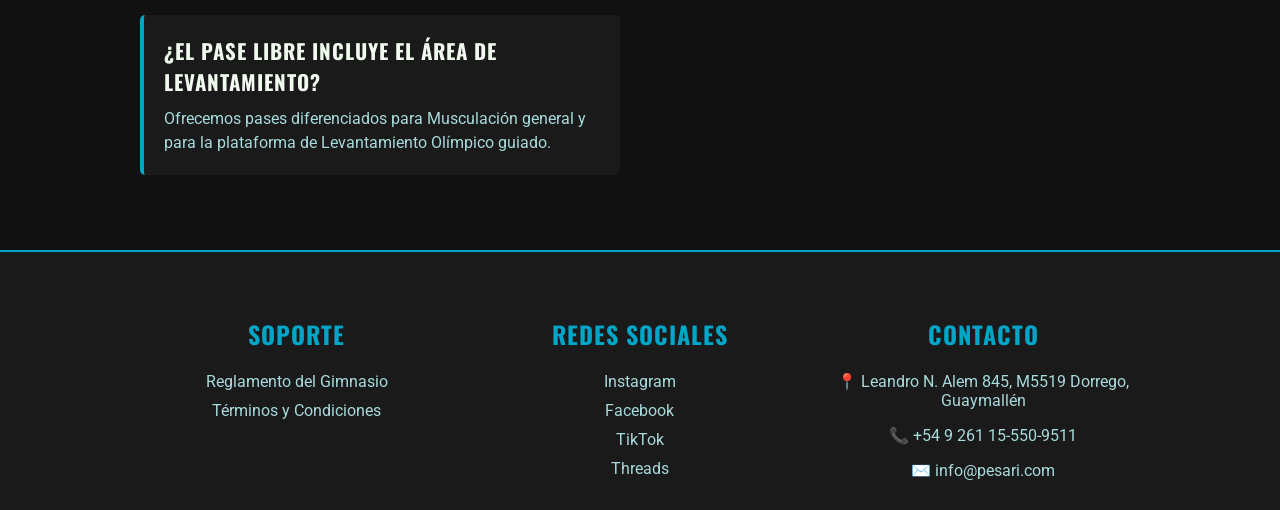
==== commit 3793566d: "Update index.html" ====
--- a/index.html
+++ b/index.html
@@ -164,12 +164,12 @@
                 <a href="https://www.threads.com/@gimnasiopesari" target="_blank">Threads</a>
             </div>
             
-            <div class="footer-col">
-                <h3>Contacto</h3>
-                <a href="https://maps.app.goo.gl/o1PoibH7epudxnV97" target="_blank"><p>Leandro N. Alem 845, M5519 Dorrego, Guaymallén</p></a> 
-                <p>📞 +54 9 261 15-550-9511</p>
-                <p>✉️ info@pesari.com</p>
-            </div>
+<div class="footer-col">
+    <h3>Contacto</h3>
+    <a href="https://maps.app.goo.gl/o1PoibH7epudxnV97" target="_blank">📍 Leandro N. Alem 845, M5519 Dorrego, Guaymallén</a> 
+    <p>📞 +54 9 261 15-550-9511</p>
+    <p>✉️ info@pesari.com</p>
+</div>
         </div>
     </footer>
 </body>
--- a/css.css
+++ b/css.css
@@ -392,18 +392,18 @@
     font-size: 1.5rem;
     margin-bottom: 20px;
 }
-
 .footer-col a, .footer-col p {
     display: block;
     color: var(--gris-texto);
     text-decoration: none;
     margin-bottom: 10px;
     font-size: 1rem;
-    transition: color 0.3s;
-}
-
+    transition: color 0.3s ease;
+}
+
+/* Hace que todos los enlaces del footer (redes y dirección) se iluminen en celeste al pasar el cursor */
 .footer-col a:hover {
-    color: var(--blanco);
+    color: var(--celeste-pesari);
 }
 
 /* RESPONSIVE DESIGN */
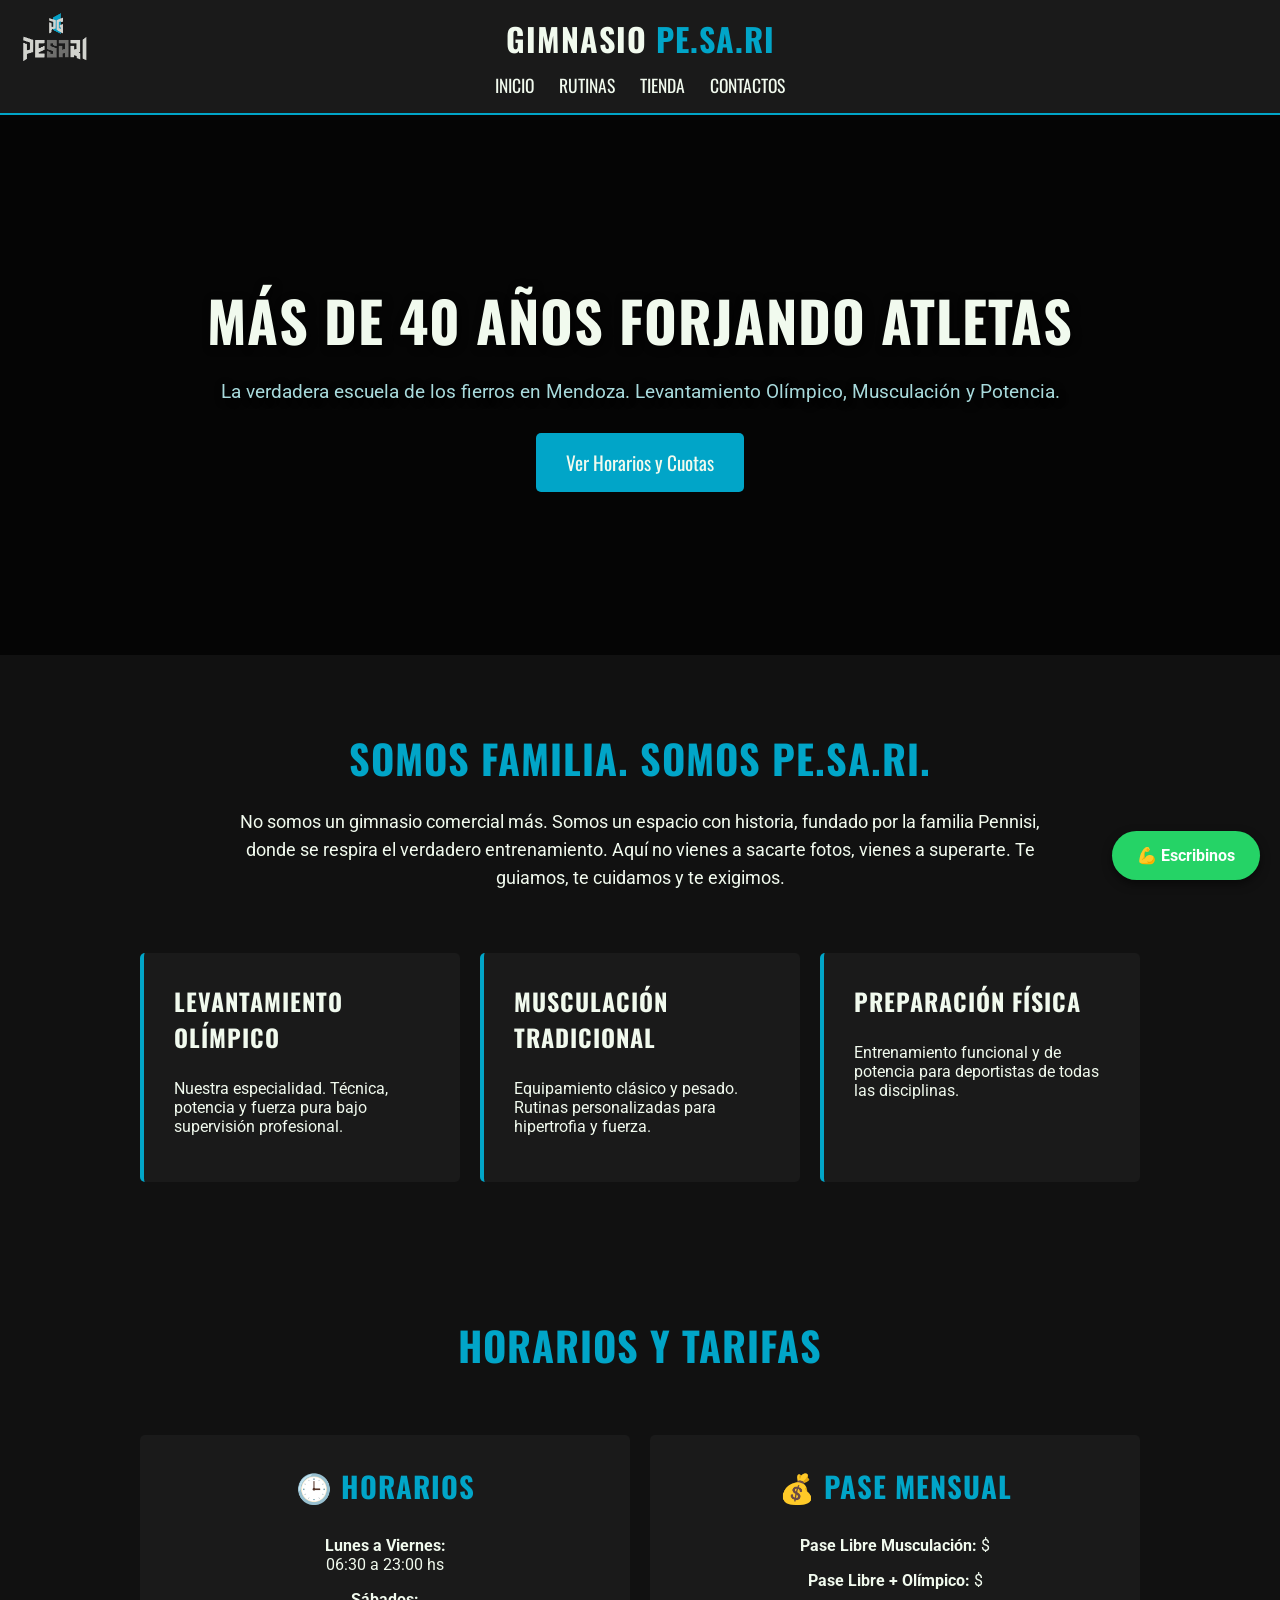
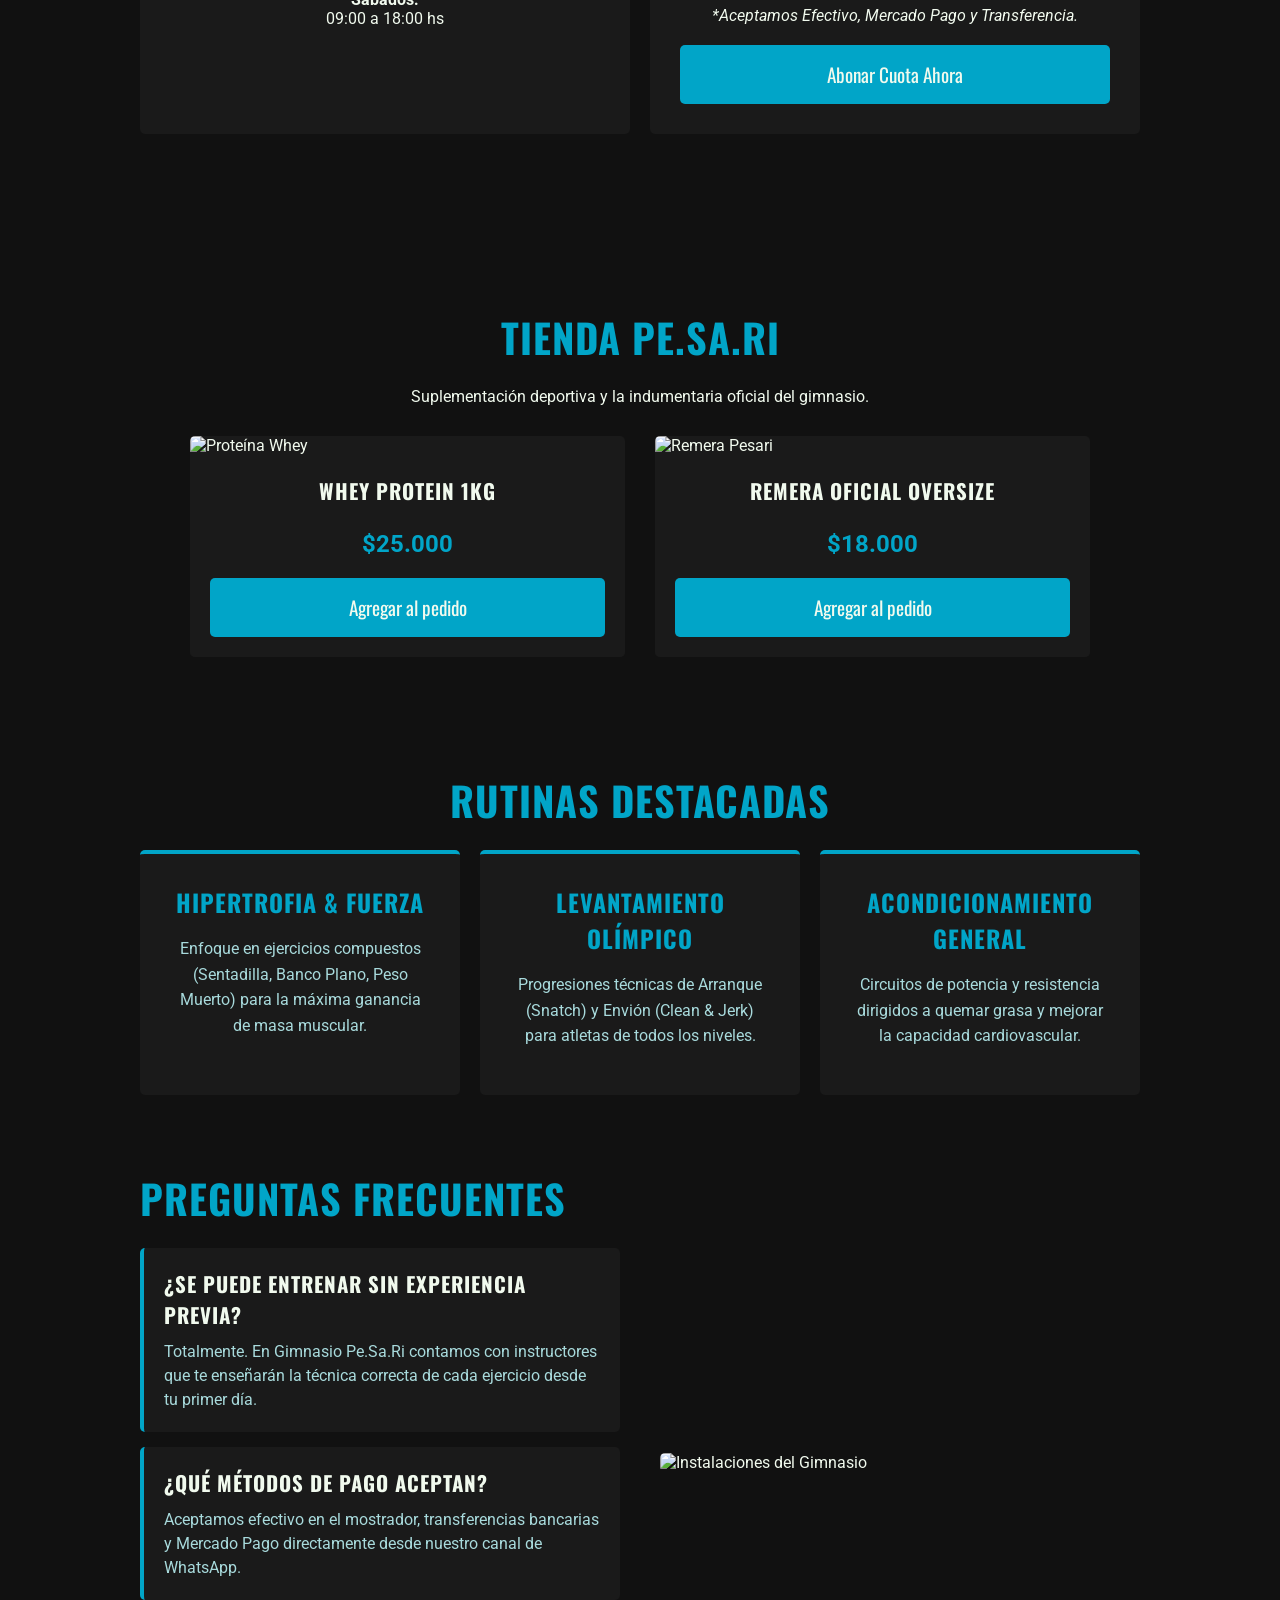
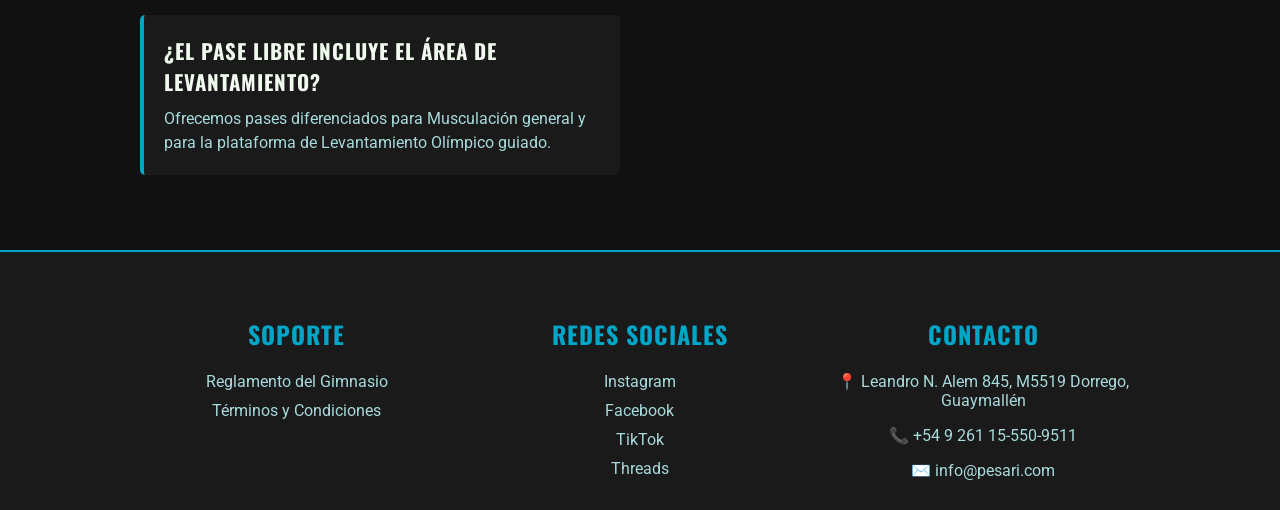
==== commit 3aaf13ad: "Update index.html" ====
--- a/index.html
+++ b/index.html
@@ -67,13 +67,13 @@
         <div class="info-grid container">
             <div class="caja-info">
                 <h3>🕒 HORARIOS</h3>
-                <p><strong>Lunes a Viernes:</strong><br>08:00 a 13:00 hs<br>16:00 a 22:00 hs</p>
-                <p><strong>Sábados:</strong><br>09:00 a 13:00 hs</p>
+                <p><strong>Lunes a Viernes:</strong><br>06:30 a 23:00 hs<br></p>
+                <p><strong>Sábados:</strong><br>09:00 a 18:00 hs</p>
             </div>
             <div class="caja-info">
                 <h3>💰 PASE MENSUAL</h3>
-                <p><strong>Pase Libre Musculación:</strong> $15.000</p>
-                <p><strong>Pase Libre + Olímpico:</strong> $18.000</p>
+                <p><strong>Pase Libre Musculación:</strong> $</p>
+                <p><strong>Pase Libre + Olímpico:</strong> $</p>
                 <p><em>*Aceptamos Efectivo, Mercado Pago y Transferencia.</em></p>
                 
                 <a href="https://wa.link/tu-link-aqui" class="btn-rojo" style="display: block; margin-top: 20px; box-sizing: border-box; text-align: center;">Abonar Cuota Ahora</a>
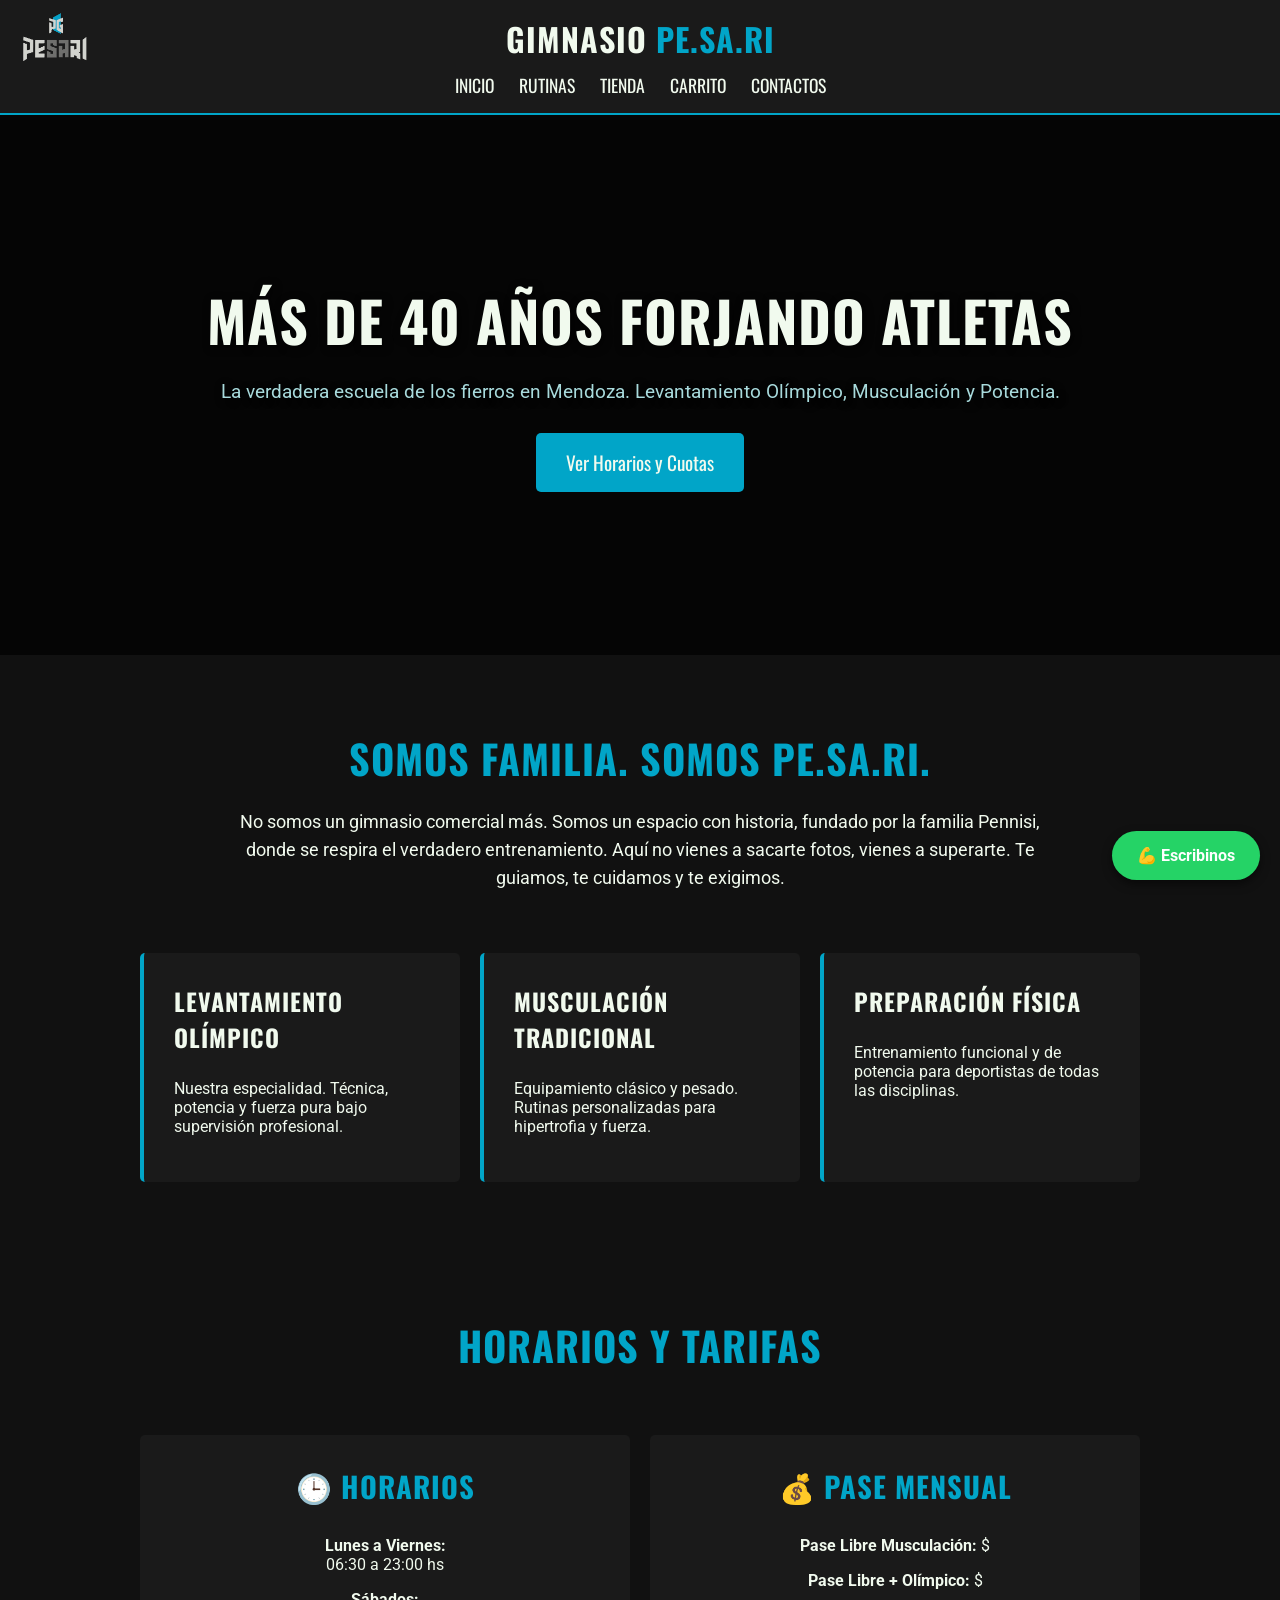
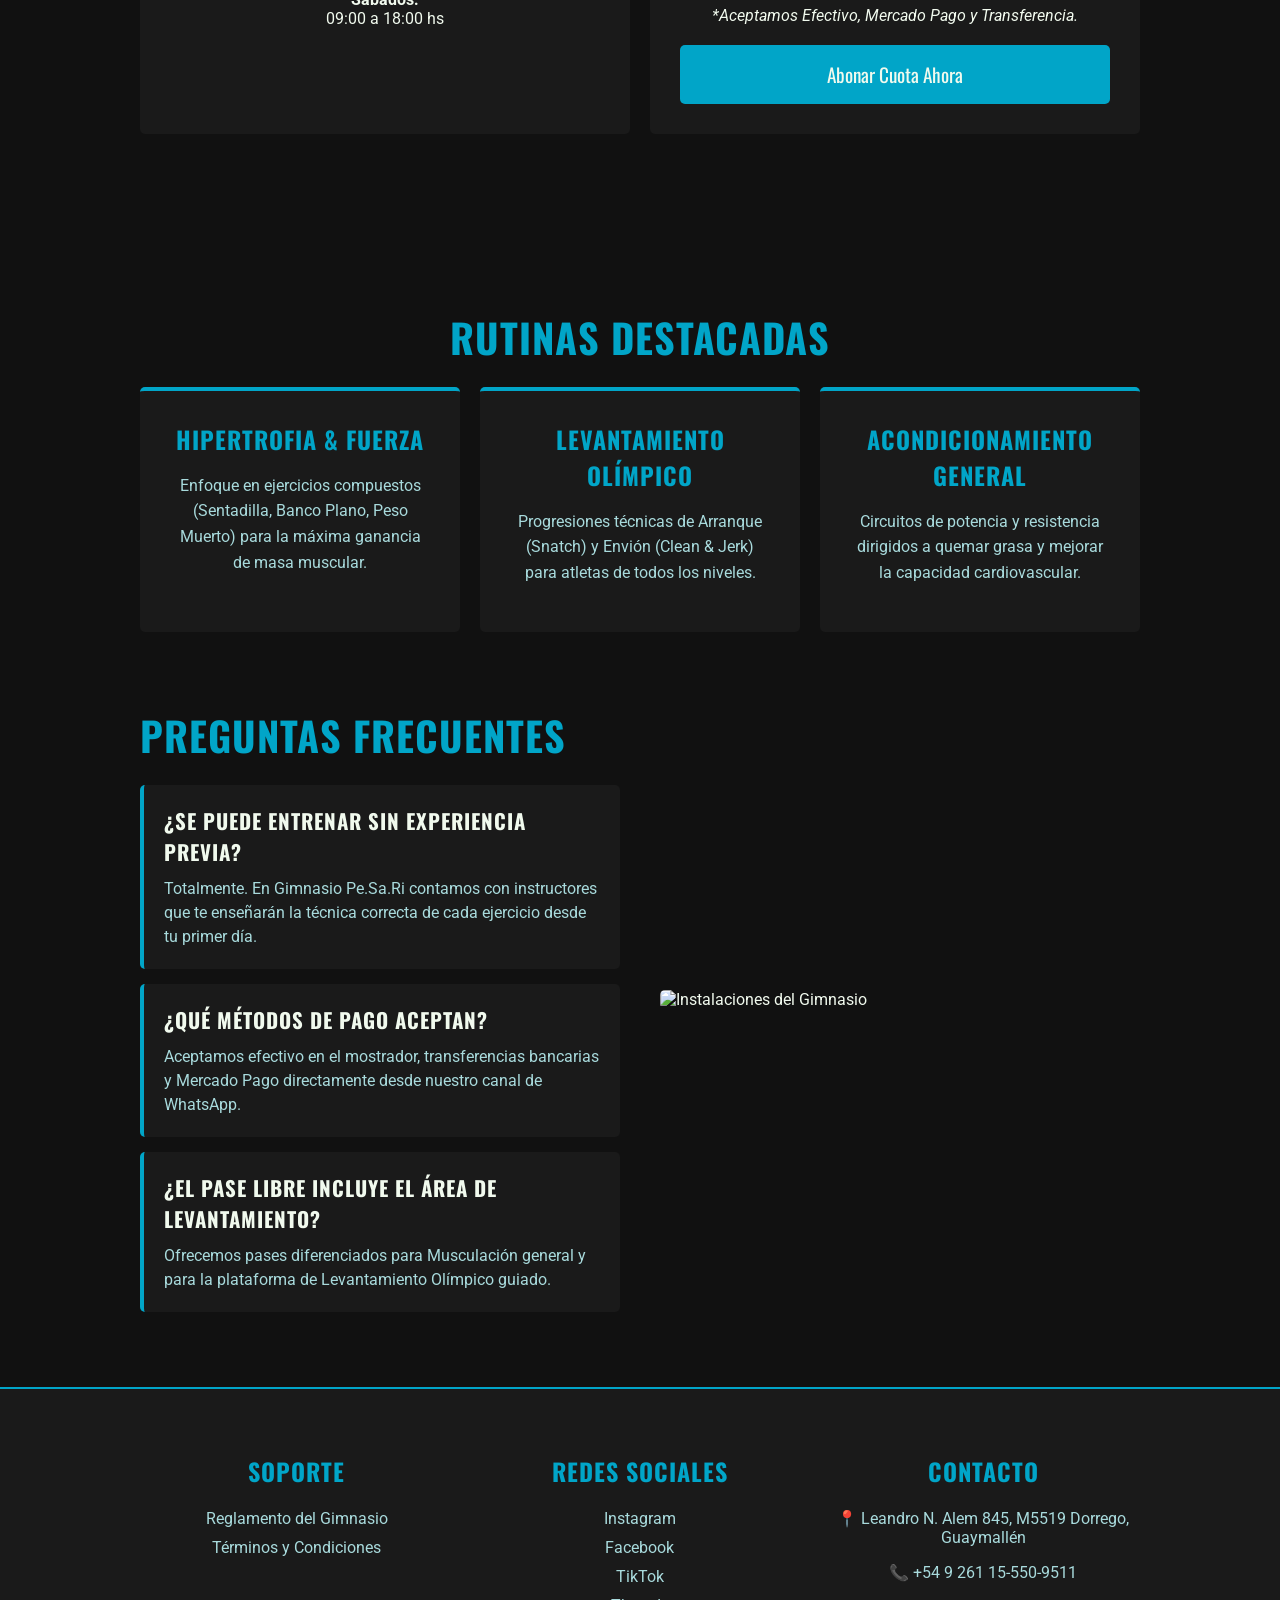
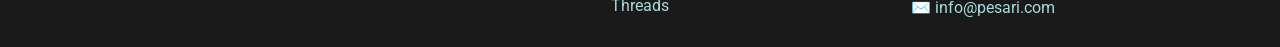
==== commit ca39c1f9: "Add files via upload" ====
--- a/index.html
+++ b/index.html
@@ -25,7 +25,8 @@
             <ul>
                 <li><a href="index.html">Inicio</a></li>
                 <li><a href="#rutinas">Rutinas</a></li>
-                <li><a href="#shop">Tienda</a></li>
+                <li><a href="store.html">Tienda</a></li>
+                <li><a href="cart.html">Carrito</a></li>
                 <li><a href="#contactos">Contactos</a></li>
             </ul>
         </div>
@@ -81,30 +82,7 @@
         </div>
     </section>
 
-    <section id="shop" class="shop-section container">
-        <h2>TIENDA PE.SA.RI</h2>
-        <p style="text-align: center; margin-bottom: 30px;">Suplementación deportiva y la indumentaria oficial del gimnasio.</p>
-        
-        <div class="shop-grid">
-            <div class="card-producto">
-                <img src="https://images.unsplash.com/photo-1593095948071-474c5cc2989d?ixlib=rb-4.0.3&auto=format&fit=crop&w=500&q=80" alt="Proteína Whey">
-                <div class="producto-info">
-                    <h3>Whey Protein 1kg</h3>
-                    <p class="precio">$25.000</p>
-                    <a href="https://wa.link/tu-link-aqui" class="btn-rojo">Agregar al pedido</a>
-                </div>
-            </div>
 
-            <div class="card-producto">
-                <img src="https://images.unsplash.com/photo-1581655353564-df123a1eb820?ixlib=rb-4.0.3&auto=format&fit=crop&w=500&q=80" alt="Remera Pesari">
-                <div class="producto-info">
-                    <h3>Remera Oficial Oversize</h3>
-                    <p class="precio">$18.000</p>
-                    <a href="https://wa.link/tu-link-aqui" class="btn-rojo">Agregar al pedido</a>
-                </div>
-            </div>
-        </div>
-    </section>
 
     <section id="rutinas" class="rutinas-section container">
         <h2>RUTINAS DESTACADAS</h2>
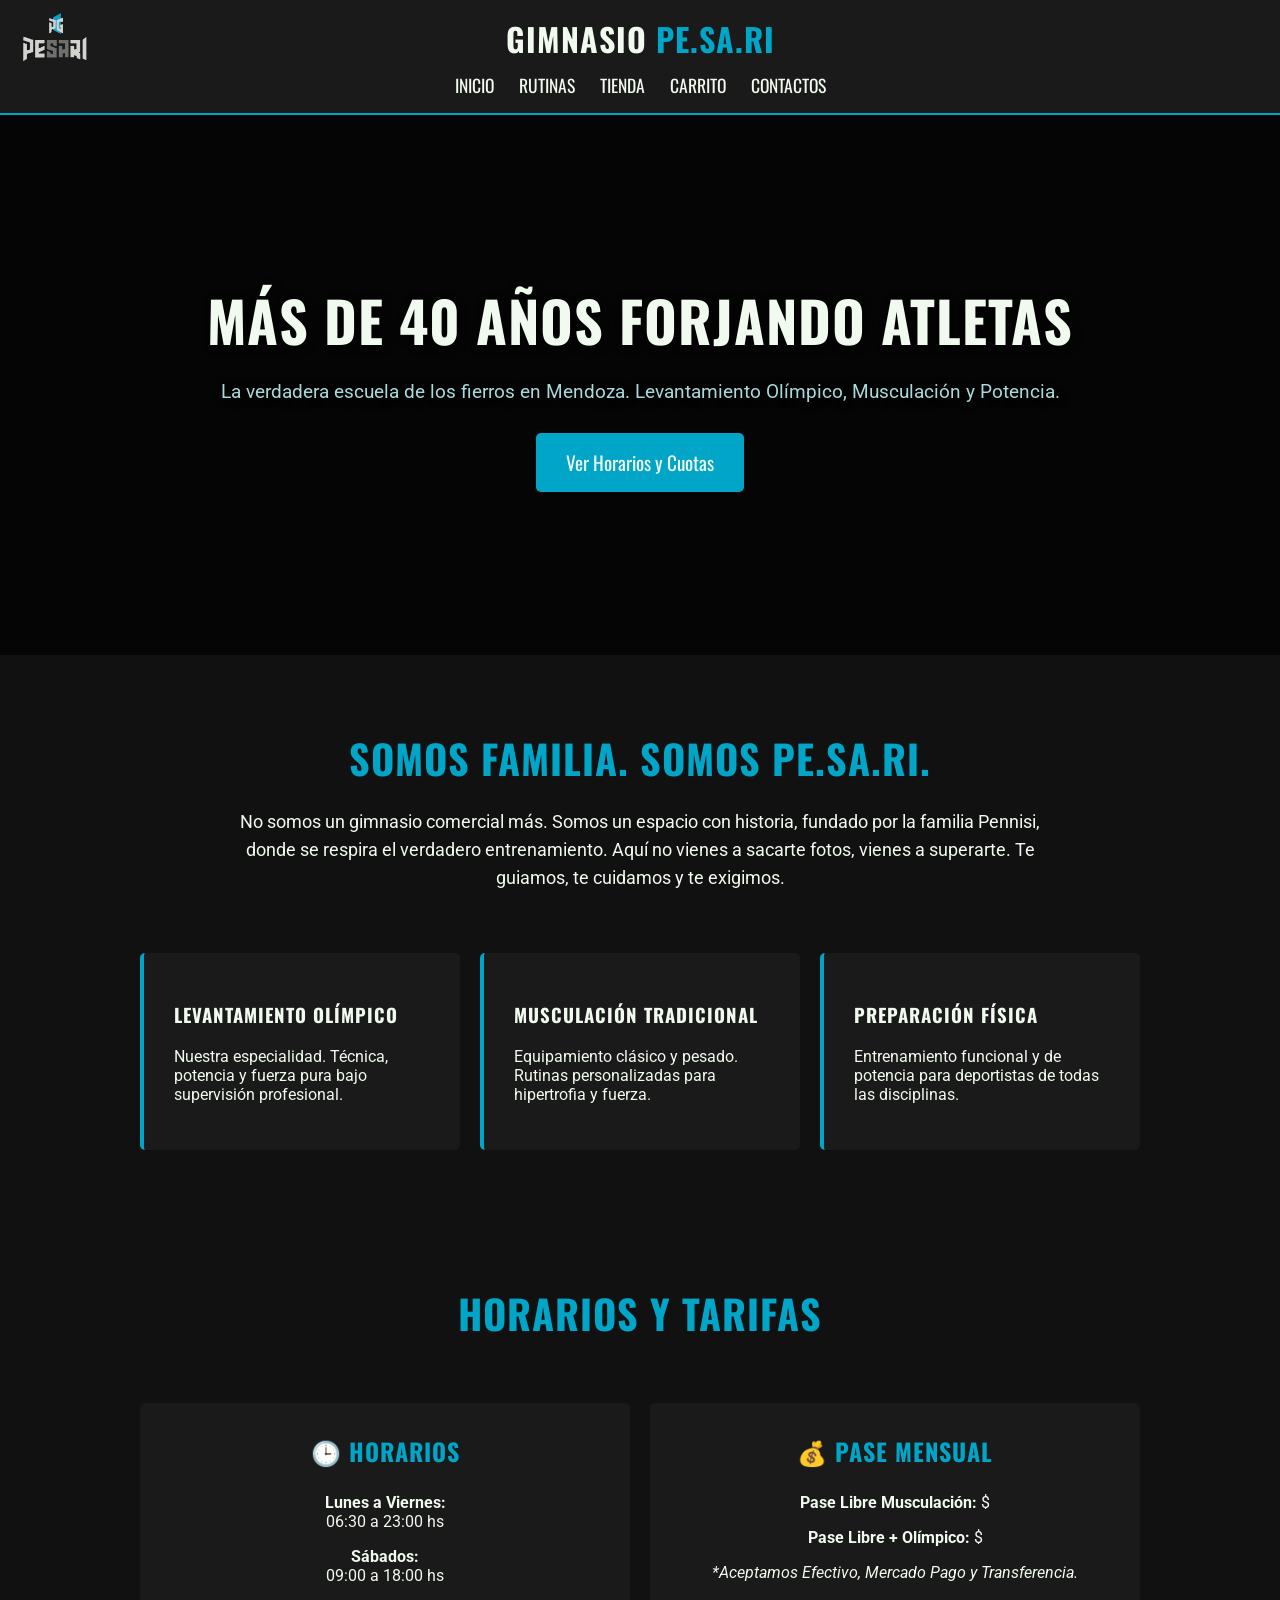
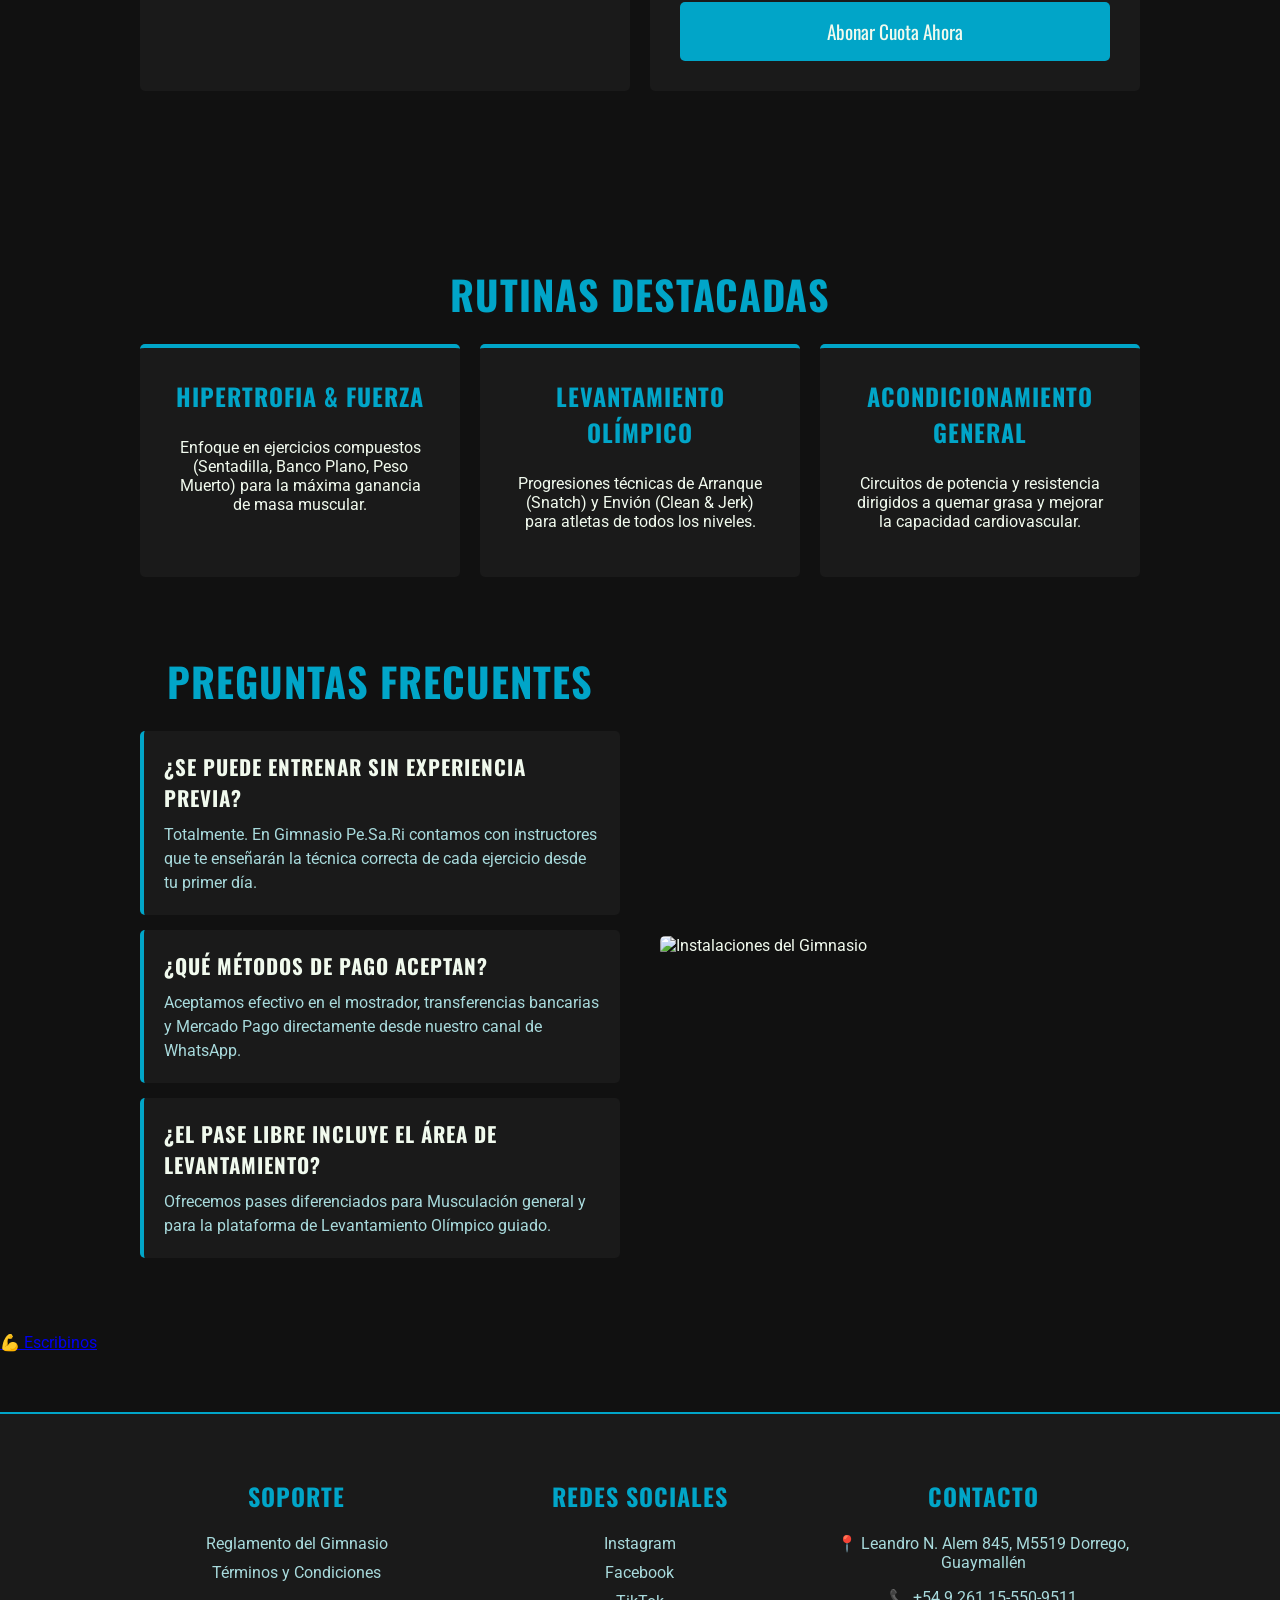
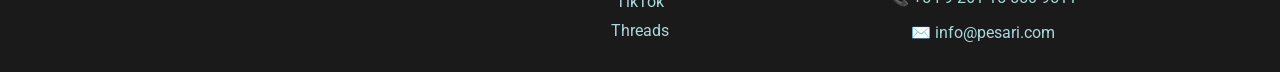
==== commit 132c3c64: "Update index.html" ====
--- a/index.html
+++ b/index.html
@@ -1,154 +1,307 @@
 <!DOCTYPE html>
+
 <html lang="es">
 
+
+
 <head>
+
     <meta charset="UTF-8">
+
     <meta name="viewport" content="width=device-width, initial-scale=1.0">
+
     <meta name="author" content="Lixbalt Corporated">
+
     <meta name="keywords" content="Gimnasio, Pesari, Mendoza, Musculación, Levantamiento">
+
     <meta name="Description" content="Prototipo Pagina de Gimnasio PE.SA.RI">
 
+
+
     <link rel="stylesheet" href="css.css">
 
+
+
     <title>Gimnasio Pe.Sa.Ri | Guaymallén</title>
+
     <link href="https://fonts.googleapis.com/css2?family=Oswald:wght@500;700&family=Roboto:wght@300;400;700&display=swap" rel="stylesheet">
+
 </head>
 
+
+
 <body>
+
     
+
     <nav>
+
         <div class="div-logo">
+
             <a href="index.html"><img class="logo" src="Pesari logo.png" alt="Logo Gimnasio Pe.Sa.Ri"></a>
-        </div>
+
+        </div>
+
         <div class="nav-brand">
+
             <div class="titulo">GIMNASIO <span>PE.SA.RI</span></div>
+
             <ul>
+
                 <li><a href="index.html">Inicio</a></li>
+
                 <li><a href="#rutinas">Rutinas</a></li>
+
                 <li><a href="store.html">Tienda</a></li>
+
                 <li><a href="cart.html">Carrito</a></li>
+
                 <li><a href="#contactos">Contactos</a></li>
+
             </ul>
-        </div>
+
+        </div>
+
     </nav>
 
+
+
     <header class="hero">
+
         <div class="capa-oscura"></div>
+
         <div class="hero-contenido">
+
             <h1>MÁS DE 40 AÑOS FORJANDO ATLETAS</h1>
+
             <p>La verdadera escuela de los fierros en Mendoza. Levantamiento Olímpico, Musculación y Potencia.</p>
+
             <a href="#precios" class="btn-rojo">Ver Horarios y Cuotas</a>
-        </div>
+
+        </div>
+
     </header>
 
+
+
     <div class="container">
+
         <section id="historia" class="historia">
+
             <h2>SOMOS FAMILIA. SOMOS PE.SA.RI.</h2>
+
             <p>No somos un gimnasio comercial más. Somos un espacio con historia, fundado por la familia Pennisi, donde se respira el verdadero entrenamiento. Aquí no vienes a sacarte fotos, vienes a superarte. Te guiamos, te cuidamos y te exigimos.</p>
+
         </section>
 
+
+
         <section id="actividades" class="actividades">
+
             <div class="card-gym">
+
                 <h3>Levantamiento Olímpico</h3>
+
                 <p>Nuestra especialidad. Técnica, potencia y fuerza pura bajo supervisión profesional.</p>
-            </div>
+
+            </div>
+
             <div class="card-gym">
+
                 <h3>Musculación Tradicional</h3>
+
                 <p>Equipamiento clásico y pesado. Rutinas personalizadas para hipertrofia y fuerza.</p>
-            </div>
+
+            </div>
+
             <div class="card-gym">
+
                 <h3>Preparación Física</h3>
+
                 <p>Entrenamiento funcional y de potencia para deportistas de todas las disciplinas.</p>
-            </div>
+
+            </div>
+
         </section>
+
     </div>
 
+
+
     <section id="precios" class="precios-horarios">
+
         <h2>HORARIOS Y TARIFAS</h2>
+
         <div class="info-grid container">
+
             <div class="caja-info">
+
                 <h3>🕒 HORARIOS</h3>
+
                 <p><strong>Lunes a Viernes:</strong><br>06:30 a 23:00 hs<br></p>
+
                 <p><strong>Sábados:</strong><br>09:00 a 18:00 hs</p>
-            </div>
+
+            </div>
+
             <div class="caja-info">
+
                 <h3>💰 PASE MENSUAL</h3>
+
                 <p><strong>Pase Libre Musculación:</strong> $</p>
+
                 <p><strong>Pase Libre + Olímpico:</strong> $</p>
+
                 <p><em>*Aceptamos Efectivo, Mercado Pago y Transferencia.</em></p>
+
                 
+
                 <a href="https://wa.link/tu-link-aqui" class="btn-rojo" style="display: block; margin-top: 20px; box-sizing: border-box; text-align: center;">Abonar Cuota Ahora</a>
-            </div>
-        </div>
+
+            </div>
+
+        </div>
+
     </section>
 
 
 
+
+
+
+
     <section id="rutinas" class="rutinas-section container">
+
         <h2>RUTINAS DESTACADAS</h2>
+
         <div class="rutinas-grid">
+
             <div class="card-rutina">
+
                 <h3>Hipertrofia & Fuerza</h3>
+
                 <p>Enfoque en ejercicios compuestos (Sentadilla, Banco Plano, Peso Muerto) para la máxima ganancia de masa muscular.</p>
-            </div>
+
+            </div>
+
             <div class="card-rutina">
+
                 <h3>Levantamiento Olímpico</h3>
+
                 <p>Progresiones técnicas de Arranque (Snatch) y Envión (Clean & Jerk) para atletas de todos los niveles.</p>
-            </div>
+
+            </div>
+
             <div class="card-rutina">
+
                 <h3>Acondicionamiento General</h3>
+
                 <p>Circuitos de potencia y resistencia dirigidos a quemar grasa y mejorar la capacidad cardiovascular.</p>
-            </div>
-        </div>
+
+            </div>
+
+        </div>
+
     </section>
 
+
+
     <div class="Preguntas">
+
         <section id="faq" class="faq">
+
             <div class="faq-contenido">
+
                 <h2>Preguntas Frecuentes</h2>
+
                 <div class="faq-item">
+
                     <h3>¿Se puede entrenar sin experiencia previa?</h3>
+
                     <p>Totalmente. En Gimnasio Pe.Sa.Ri contamos con instructores que te enseñarán la técnica correcta de cada ejercicio desde tu primer día.</p>
+
                 </div>
+
                 <div class="faq-item">
+
                     <h3>¿Qué métodos de pago aceptan?</h3>
+
                     <p>Aceptamos efectivo en el mostrador, transferencias bancarias y Mercado Pago directamente desde nuestro canal de WhatsApp.</p>
+
                 </div>
+
                 <div class="faq-item">
+
                     <h3>¿El pase libre incluye el área de Levantamiento?</h3>
+
                     <p>Ofrecemos pases diferenciados para Musculación general y para la plataforma de Levantamiento Olímpico guiado.</p>
+
                 </div>
-            </div>
+
+            </div>
+
             <div class="faq-imagen">
+
                 <img src="https://encrypted-tbn0.gstatic.com/images?q=tbn:ANd9GcQGNhhbWV6TWxDYHqluEM63Rj11GfiILMbGc-mxdSSLXgQ_cPgiCzpD3i8&s=10" alt="Instalaciones del Gimnasio">
-            </div>
+
+            </div>
+
         </section>
+
     </div>
+
     
+
     <a href="https://wa.link/tu-link-aqui" class="whatsapp-flotante" target="_blank">💪 Escribinos</a>
 
+
+
     <footer>
+
         <div class="footer-container" id="contactos">
+
             <div class="footer-col">
+
                 <h3>Soporte</h3>
+
                 <a href="#">Reglamento del Gimnasio</a>
+
                 <a href="#">Términos y Condiciones</a>
-            </div>
+
+            </div>
+
             <div class="footer-col">
+
                 <h3>Redes Sociales</h3>
+
                 <a href="https://www.instagram.com/gimnasiopesari/?hl=es" target="_blank">Instagram</a>
+
                 <a href="https://www.facebook.com/gimnasiopesari/" target="_blank">Facebook</a>
+
                 <a href="https://www.tiktok.com/@pesarigimnasio" target="_blank">TikTok</a>
+
                 <a href="https://www.threads.com/@gimnasiopesari" target="_blank">Threads</a>
-            </div>
+
+            </div>
+
             
+
 <div class="footer-col">
+
     <h3>Contacto</h3>
+
     <a href="https://maps.app.goo.gl/o1PoibH7epudxnV97" target="_blank">📍 Leandro N. Alem 845, M5519 Dorrego, Guaymallén</a> 
+
     <p>📞 +54 9 261 15-550-9511</p>
+
     <p>✉️ info@pesari.com</p>
+
 </div>
-        </div>
+
+        </div>
+
     </footer>
+
 </body>
+
 </html>
--- a/css.css
+++ b/css.css
@@ -25,7 +25,9 @@
     letter-spacing: 1px;
 }
 
-/* NAVBAR Y LOGO */
+/* ========================================= */
+/* NAVBAR Y LOGO                             */
+/* ========================================= */
 nav {
     background-color: var(--negro-cajas);
     padding: 15px 20px;
@@ -70,6 +72,7 @@
     margin: 0;
     display: flex;
     justify-content: center;
+    align-items: center;
     gap: 25px;
 }
 
@@ -86,7 +89,9 @@
     color: var(--celeste-pesari);
 }
 
-/* HERO SECTION */
+/* ========================================= */
+/* HERO SECTION Y BOTONES                    */
+/* ========================================= */
 .hero {
     position: relative;
     min-height: 60vh;
@@ -99,10 +104,7 @@
 
 .capa-oscura {
     position: absolute;
-    top: 0; 
-    left: 0; 
-    width: 100%; 
-    height: 100%;
+    top: 0; left: 0; width: 100%; height: 100%;
     background: rgba(0, 0, 0, 0.7);
     z-index: 1;
 }
@@ -113,22 +115,16 @@
     padding: 20px;
 }
 
-/* 5. SOMBRA DE TEXTO EN EL INICIO */
 .hero h1 { 
-    font-size: 3.5rem; 
-    margin: 0; 
-    color: var(--blanco);
+    font-size: 3.5rem; margin: 0; color: var(--blanco);
     text-shadow: 2px 2px 8px rgba(0, 0, 0, 0.8);
 }
 
 .hero p { 
-    font-size: 1.2rem; 
-    color: var(--gris-texto); 
-    margin-bottom: 30px;
+    font-size: 1.2rem; color: var(--gris-texto); margin-bottom: 30px;
     text-shadow: 2px 2px 8px rgba(0, 0, 0, 0.8);
 }
 
-/* 4. BOTONES CON EFECTO TÁCTIL Y RESPLANDOR */
 .btn-rojo {
     background-color: var(--celeste-pesari);
     color: var(--blanco);
@@ -148,98 +144,50 @@
     box-shadow: 0 0 15px rgba(1, 165, 200, 0.4);
 }
 
-.btn-rojo:active {
-    transform: scale(0.95);
-}
-
-.container { 
-    max-width: 1000px; 
-    margin: 0 auto; 
-    padding: 40px 20px; 
-}
-
-section { 
-    margin-bottom: 60px; 
-}
-
-section h2 { 
-    font-size: 2.5rem; 
-    color: var(--celeste-pesari); 
-    text-align: center; 
-    margin-bottom: 20px; 
-}
-
-.historia p { 
-    text-align: center; 
-    font-size: 1.1rem; 
-    line-height: 1.6; 
-    max-width: 800px; 
-    margin: 0 auto; 
-}
-
-/* 2. EFECTO DE LEVITACIÓN PARA TODAS LAS CAJAS */
+.btn-rojo:active { transform: scale(0.95); }
+
+.btn-verde { background-color: #25D366; } 
+.btn-verde:hover { background-color: #1ebe57; box-shadow: 0 0 15px rgba(37, 211, 102, 0.4); }
+
+/* ========================================= */
+/* ESTRUCTURA GENERAL Y EFECTOS HOVER        */
+/* ========================================= */
+.container { max-width: 1000px; margin: 0 auto; padding: 40px 20px; }
+section { margin-bottom: 60px; }
+section h2 { font-size: 2.5rem; color: var(--celeste-pesari); text-align: center; margin-bottom: 20px; }
+.historia p { text-align: center; font-size: 1.1rem; line-height: 1.6; max-width: 800px; margin: 0 auto; }
+
+/* Efecto levitación */
 .card-gym, .caja-info, .card-rutina, .card-producto, .faq-item {
     transition: transform 0.3s ease, box-shadow 0.3s ease;
 }
-
 .card-gym:hover, .caja-info:hover, .card-rutina:hover, .card-producto:hover, .faq-item:hover {
     transform: translateY(-8px);
     box-shadow: 0 12px 20px rgba(1, 165, 200, 0.15);
 }
 
-/* ACTIVIDADES Y PRECIOS */
-.actividades {
+/* Grillas Generales */
+.actividades, .info-grid, .rutinas-grid {
     display: grid;
-    grid-template-columns: repeat(auto-fit, minmax(250px, 1fr));
     gap: 20px;
 }
-
-.card-gym {
-    background-color: var(--negro-cajas);
-    padding: 30px;
-    border-left: 4px solid var(--celeste-pesari);
-    border-radius: 5px;
-}
-
-.card-gym h3 { 
-    margin-top: 0; 
-    font-size: 1.5rem; 
-}
-
-.info-grid {
-    display: grid;
-    grid-template-columns: repeat(auto-fit, minmax(300px, 1fr));
-    gap: 20px;
-}
-
-.caja-info {
+.actividades { grid-template-columns: repeat(auto-fit, minmax(250px, 1fr)); }
+.info-grid { grid-template-columns: repeat(auto-fit, minmax(300px, 1fr)); }
+.rutinas-grid { grid-template-columns: repeat(auto-fit, minmax(280px, 1fr)); }
+
+.card-gym, .caja-info, .card-rutina {
     background-color: var(--negro-cajas);
     padding: 30px;
     border-radius: 5px;
-    text-align: center;
-}
-
-.caja-info h3 { 
-    color: var(--celeste-pesari); 
-    font-size: 1.8rem; 
-    margin-top: 0; 
-}
-
-.whatsapp-flotante {
-    position: fixed; 
-    bottom: 20px; 
-    right: 20px;
-    background-color: #25D366; 
-    color: white;
-    padding: 15px 25px; 
-    border-radius: 50px;
-    text-decoration: none; 
-    font-weight: bold;
-    z-index: 1000; 
-    box-shadow: 0 4px 10px rgba(0,0,0,0.5);
-}
-
-/* SHOP */
+}
+.card-gym { border-left: 4px solid var(--celeste-pesari); }
+.card-rutina { border-top: 4px solid var(--celeste-pesari); text-align: center; }
+.caja-info { text-align: center; }
+.caja-info h3, .card-rutina h3 { color: var(--celeste-pesari); margin-top: 0; font-size: 1.5rem; }
+
+/* ========================================= */
+/* TIENDA (SHOP)                             */
+/* ========================================= */
 .shop-grid {
     display: grid;
     grid-template-columns: repeat(auto-fit, minmax(250px, 1fr));
@@ -255,186 +203,124 @@
     overflow: hidden;
 }
 
-/* 3. ZOOM DINÁMICO EN IMÁGENES DE LA TIENDA */
 .card-producto img {
-    width: 100%;
-    height: 250px;
-    object-fit: cover;
+    width: 100%; height: 250px; object-fit: cover;
     transition: transform 0.5s ease;
 }
-
-.card-producto:hover img {
-    transform: scale(1.1);
-}
+.card-producto:hover img { transform: scale(1.1); }
 
 .producto-info {
-    padding: 20px;
-    text-align: center;
-    position: relative;
-    z-index: 2; /* Mantiene el texto por encima del zoom de la imagen */
-    background-color: var(--negro-cajas);
-}
-
-.producto-info h3 {
-    margin: 0 0 10px 0;
-    font-size: 1.3rem;
-}
-
-.precio {
-    color: var(--celeste-pesari);
-    font-size: 1.5rem;
-    font-weight: bold;
-    margin-bottom: 20px;
-}
-
-.card-producto .btn-rojo {
-    display: block;
-    width: 100%;
-    box-sizing: border-box;
-}
-
-/* FAQ */
-.Preguntas {
-    max-width: 1000px;
-    margin: 0 auto;
-    padding: 0 20px;
-}
-
-.faq {
-    display: grid;
-    grid-template-columns: 1fr 1fr;
-    gap: 40px;
-    align-items: center;
-}
-
-.faq-contenido h2 {
-    text-align: left;
-}
-
+    padding: 20px; text-align: center; position: relative; z-index: 2;
+    background-color: var(--negro-cajas);
+}
+.producto-info h3 { margin: 0 0 10px 0; font-size: 1.3rem; }
+.precio { color: var(--celeste-pesari); font-size: 1.5rem; font-weight: bold; margin-bottom: 20px; }
+.card-producto .btn-rojo { display: block; width: 100%; box-sizing: border-box; }
+
+/* ========================================= */
+/* FAQ Y MAPA UBICACIÓN                      */
+/* ========================================= */
+.Preguntas { max-width: 1000px; margin: 0 auto; padding: 0 20px; }
+.faq { display: grid; grid-template-columns: 1fr 1fr; gap: 40px; align-items: center; }
 .faq-item {
-    background-color: var(--negro-cajas);
-    padding: 20px;
-    margin-bottom: 15px;
-    border-left: 4px solid var(--celeste-pesari);
-    border-radius: 5px;
-}
-
-.faq-item h3 {
-    margin-top: 0;
-    font-size: 1.3rem;
-    color: var(--blanco);
-    margin-bottom: 10px;
-}
-
-.faq-item p {
-    color: var(--gris-texto);
-    margin: 0;
-    line-height: 1.5;
-}
-
-.faq-imagen img {
-    width: 100%;
-    height: 100%;
-    object-fit: cover;
-    border-radius: 5px;
-}
-
-/* RUTINAS */
-.rutinas-section {
-    padding-top: 40px;
-}
-
-.rutinas-grid {
-    display: grid;
-    grid-template-columns: repeat(auto-fit, minmax(280px, 1fr));
-    gap: 20px;
-}
-
-.card-rutina {
-    background-color: var(--negro-cajas);
-    padding: 30px;
-    border-top: 4px solid var(--celeste-pesari);
-    border-radius: 5px;
-    text-align: center;
-}
-
-.card-rutina h3 {
-    color: var(--celeste-pesari);
-    font-size: 1.5rem;
-    margin-top: 0;
-    margin-bottom: 15px;
-}
-
-.card-rutina p {
-    color: var(--gris-texto);
-    line-height: 1.6;
-}
-
-/* FOOTER */
+    background-color: var(--negro-cajas); padding: 20px; margin-bottom: 15px;
+    border-left: 4px solid var(--celeste-pesari); border-radius: 5px;
+}
+.faq-item h3 { margin-top: 0; font-size: 1.3rem; color: var(--blanco); margin-bottom: 10px; }
+.faq-item p { color: var(--gris-texto); margin: 0; line-height: 1.5; }
+.faq-imagen img { width: 100%; height: 100%; object-fit: cover; border-radius: 5px; }
+
+/* ========================================= */
+/* ESTILOS DEL ÍCONO NAV Y CARRITO LATERAL   */
+/* ========================================= */
+.toggle-carrito { display: none; }
+
+/* Ícono en el Nav */
+.nav-item-carrito { display: flex; align-items: center; }
+.icono-carrito-nav {
+    position: relative; cursor: pointer; color: var(--blanco);
+    transition: transform 0.2s ease, color 0.3s ease;
+    display: flex; align-items: center;
+}
+.icono-carrito-nav:hover { color: var(--celeste-pesari); transform: scale(1.1); }
+.icono-carrito-nav .badge {
+    position: absolute; top: -8px; right: -12px;
+    background-color: #e63946; color: white;
+    font-size: 0.75rem; font-weight: bold;
+    width: 18px; height: 18px; border-radius: 50%;
+    display: flex; align-items: center; justify-content: center;
+}
+
+/* Panel Lateral */
+.carrito-lateral {
+    position: fixed; top: 0; right: -100%;
+    width: 350px; height: 100vh;
+    background-color: var(--negro-cajas);
+    z-index: 2000;
+    transition: right 0.4s cubic-bezier(0.4, 0, 0.2, 1);
+    box-shadow: -5px 0 20px rgba(0,0,0,0.7);
+    display: flex; flex-direction: column;
+}
+
+/* Overlay Oscuro */
+.overlay-carrito {
+    position: fixed; top: 0; left: 0; width: 100%; height: 100%;
+    background: rgba(0,0,0,0.7);
+    z-index: 1999; opacity: 0; visibility: hidden;
+    transition: opacity 0.3s ease;
+}
+
+/* Disparador de Animación (Hack) */
+#toggle-carrito:checked ~ .carrito-lateral { right: 0; }
+#toggle-carrito:checked ~ .overlay-carrito { opacity: 1; visibility: visible; }
+
+/* Interior del Carrito */
+.carrito-header { display: flex; justify-content: space-between; align-items: center; padding: 20px; border-bottom: 1px solid #333; }
+.carrito-header h2 { font-size: 1.5rem; margin: 0; }
+.cerrar-carrito { font-size: 1.5rem; cursor: pointer; color: var(--gris-texto); }
+.cerrar-carrito:hover { color: var(--rojo-pesari); }
+
+.carrito-body { flex-grow: 1; padding: 20px; overflow-y: auto; }
+.item-carrito {
+    display: flex; gap: 15px; background-color: var(--negro-fondo);
+    padding: 15px; border-radius: 5px; margin-bottom: 15px;
+    border-left: 3px solid var(--celeste-pesari);
+}
+.item-carrito img { width: 60px; height: 60px; object-fit: cover; border-radius: 3px; }
+.item-info h4 { margin: 0 0 5px 0; color: var(--blanco); font-size: 1rem; }
+.precio-item { color: var(--celeste-pesari); font-weight: bold; margin: 0; }
+
+.carrito-footer { padding: 20px; border-top: 1px solid #333; text-align: center; }
+.carrito-footer h3 { margin-top: 0; margin-bottom: 15px; color: var(--blanco); }
+.carrito-footer .btn-rojo { width: 100%; display: block; box-sizing: border-box; }
+
+/* ========================================= */
+/* FOOTER                                    */
+/* ========================================= */
 footer {
-    background-color: var(--negro-cajas);
-    padding: 40px 20px 20px;
-    border-top: 2px solid var(--celeste-pesari);
-    margin-top: 60px;
-}
-
-.footer-container {
-    display: grid;
-    grid-template-columns: repeat(auto-fit, minmax(200px, 1fr));
-    gap: 30px;
-    max-width: 1000px;
-    margin: 0 auto;
-    text-align: center;
-}
-
-.footer-col h3 {
-    color: var(--celeste-pesari);
-    font-size: 1.5rem;
-    margin-bottom: 20px;
-}
+    background-color: var(--negro-cajas); padding: 40px 20px 20px;
+    border-top: 2px solid var(--celeste-pesari); margin-top: 60px;
+}
+.footer-container { display: grid; grid-template-columns: repeat(auto-fit, minmax(200px, 1fr)); gap: 30px; max-width: 1000px; margin: 0 auto; text-align: center; }
+.footer-col h3 { color: var(--celeste-pesari); font-size: 1.5rem; margin-bottom: 20px; }
 .footer-col a, .footer-col p {
-    display: block;
-    color: var(--gris-texto);
-    text-decoration: none;
-    margin-bottom: 10px;
-    font-size: 1rem;
-    transition: color 0.3s ease;
-}
-
-/* Hace que todos los enlaces del footer (redes y dirección) se iluminen en celeste al pasar el cursor */
-.footer-col a:hover {
-    color: var(--celeste-pesari);
-}
-
-/* RESPONSIVE DESIGN */
+    display: block; color: var(--gris-texto); text-decoration: none;
+    margin-bottom: 10px; font-size: 1rem; transition: color 0.3s ease;
+}
+.footer-col a:hover { color: var(--celeste-pesari); }
+
+/* ========================================= */
+/* RESPONSIVE (CELULARES)                    */
+/* ========================================= */
 @media (max-width: 768px) {
-    nav {
-        flex-direction: column;
-        padding-top: 60px;
-    }
-
-    .logo {
-        position: absolute;
-        top: 10px;
-        left: 50%;
-        transform: translateX(-50%);
-        width: 50px;
-    }
-
-    .hero h1 { 
-        font-size: 2.2rem; 
-    }
-
-    section h2 { 
-        font-size: 1.8rem; 
-    }
-
-    nav ul {
-        flex-direction: row;
-        gap: 15px;
-        flex-wrap: wrap;
-    }
-
-    .faq {
-        grid-template-columns: 1fr;
-    }
+    nav { flex-direction: column; padding-top: 60px; }
+    .logo { position: absolute; top: 10px; left: 50%; transform: translateX(-50%); width: 50px; }
+    .hero h1 { font-size: 2.2rem; }
+    section h2 { font-size: 1.8rem; }
+    nav ul { flex-direction: row; gap: 15px; flex-wrap: wrap; }
+    .faq { grid-template-columns: 1fr; }
+}
+
+@media (max-width: 400px) {
+    .carrito-lateral { width: 100%; }
+}
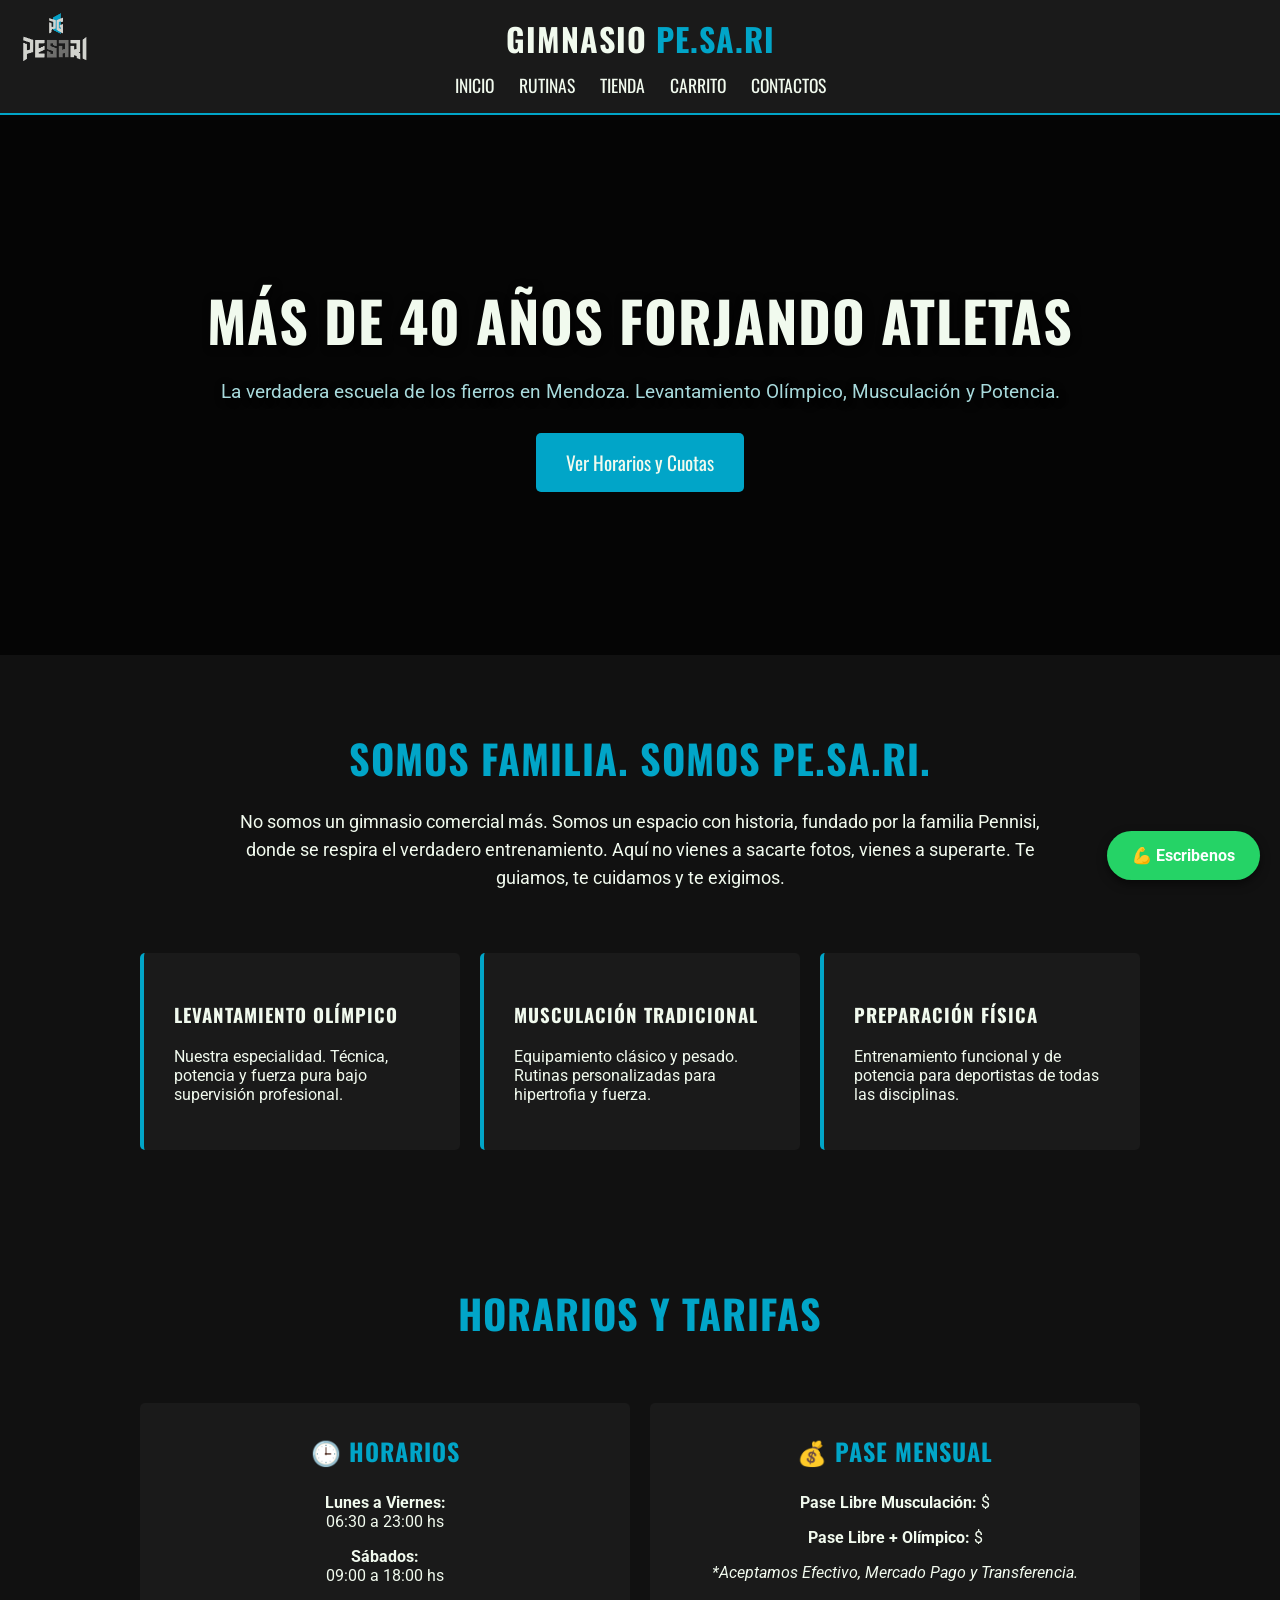
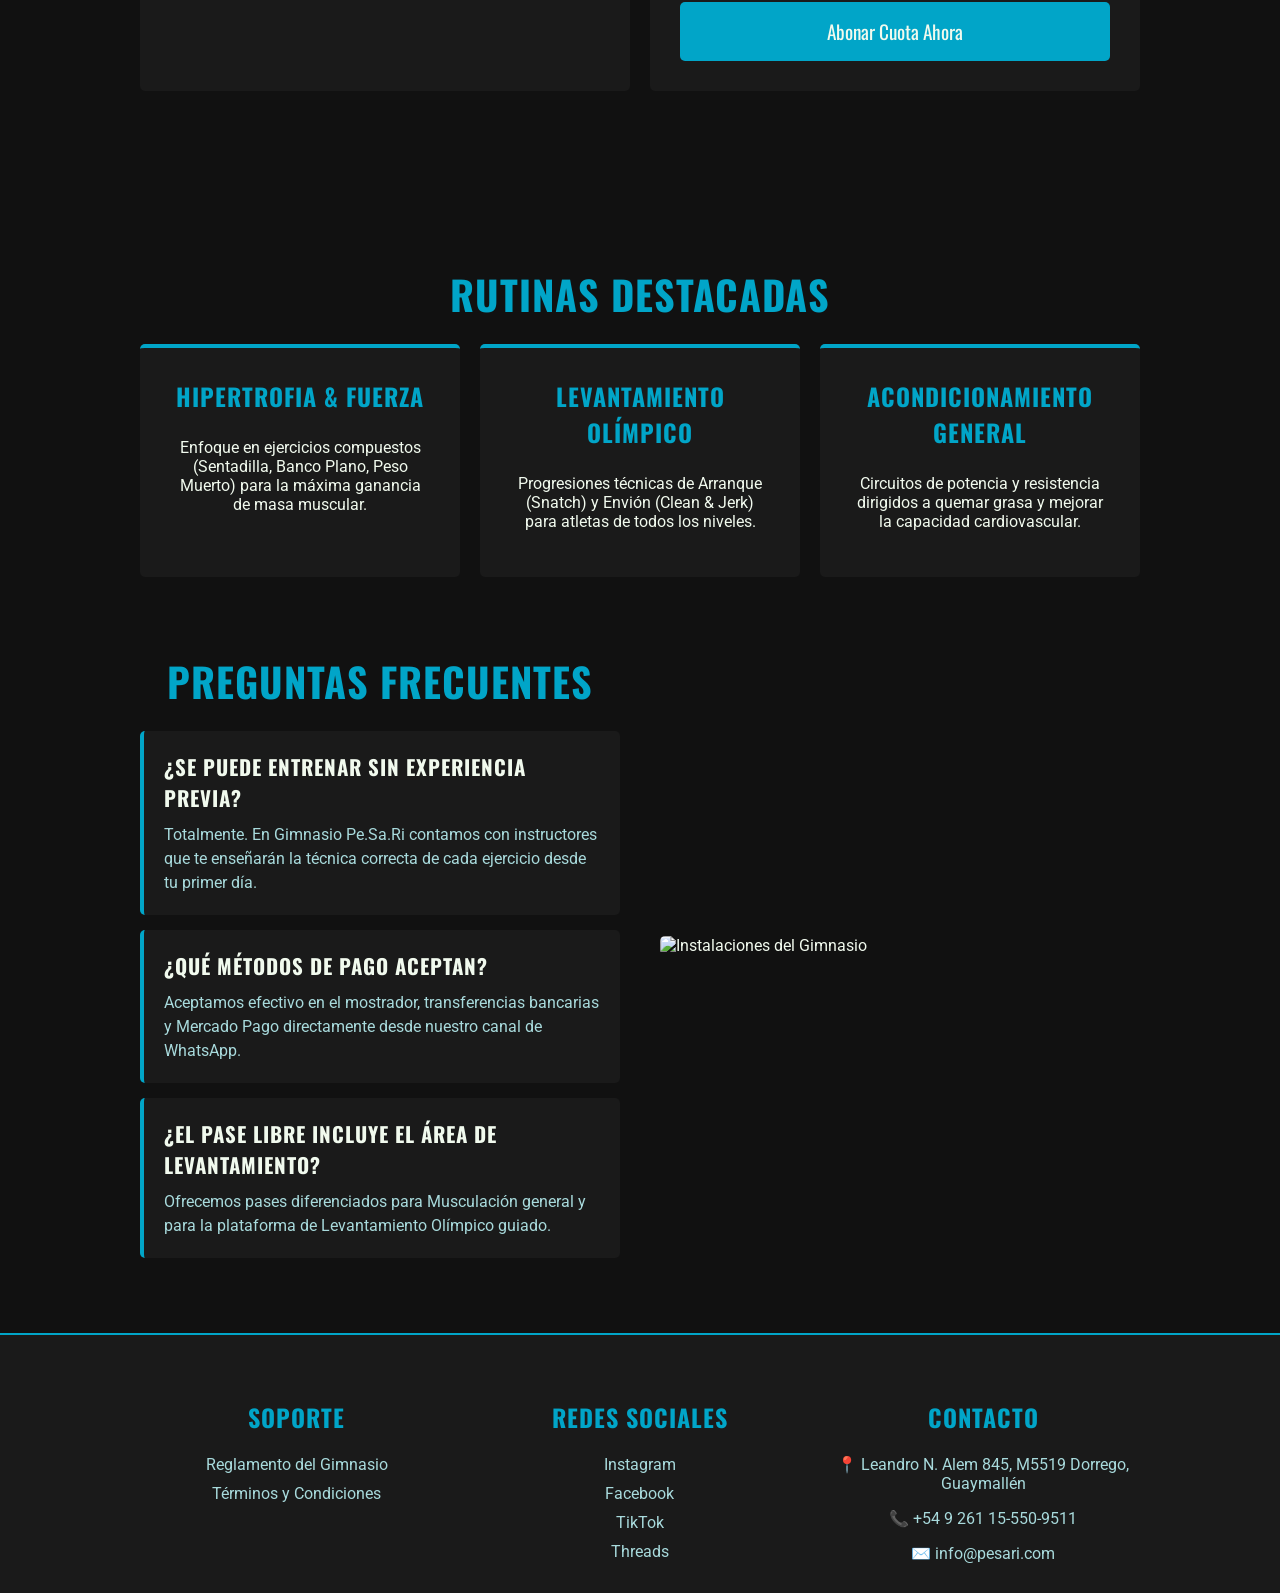
==== commit 2795e81a: "Update index.html" ====
--- a/index.html
+++ b/index.html
@@ -252,7 +252,7 @@
 
     
 
-    <a href="https://wa.link/tu-link-aqui" class="whatsapp-flotante" target="_blank">💪 Escribinos</a>
+    <a href="https://wa.link/tu-link-aqui" class="whatsapp-flotante" target="_blank">💪 Escribenos</a>
 
 
 
--- a/css.css
+++ b/css.css
@@ -324,3 +324,25 @@
 @media (max-width: 400px) {
     .carrito-lateral { width: 100%; }
 }
+/* ========================================= */
+/* BOTÓN FLOTANTE WHATSAPP                   */
+/* ========================================= */
+.whatsapp-flotante {
+    position: fixed; 
+    bottom: 20px; 
+    right: 20px;
+    background-color: #25D366; 
+    color: white;
+    padding: 15px 25px; 
+    border-radius: 50px;
+    text-decoration: none; 
+    font-weight: bold;
+    z-index: 999; /* Lo ponemos en 999 para que el carrito (2000) pase por encima si se abre */
+    box-shadow: 0 4px 10px rgba(0,0,0,0.5);
+    transition: transform 0.3s ease, background-color 0.3s ease;
+}
+
+.whatsapp-flotante:hover {
+    background-color: #1ebe57;
+    transform: scale(1.1);
+}
